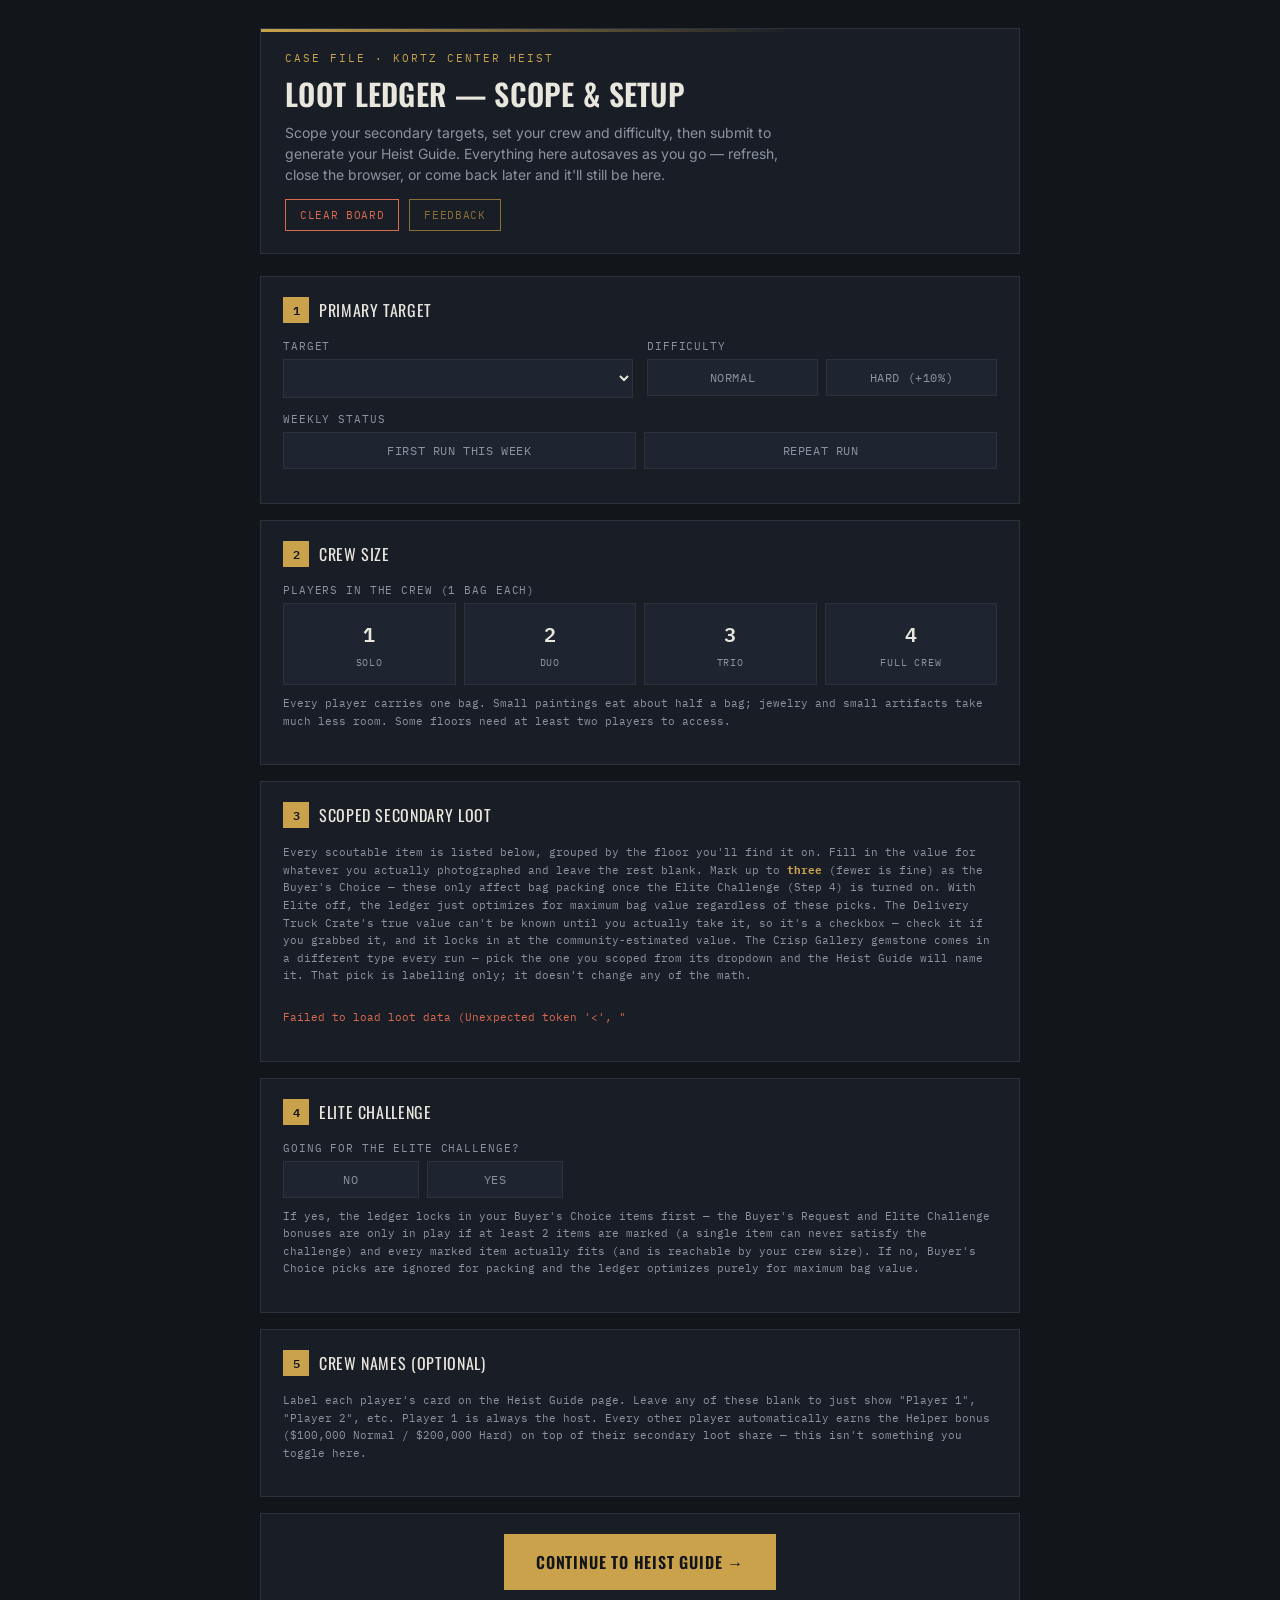
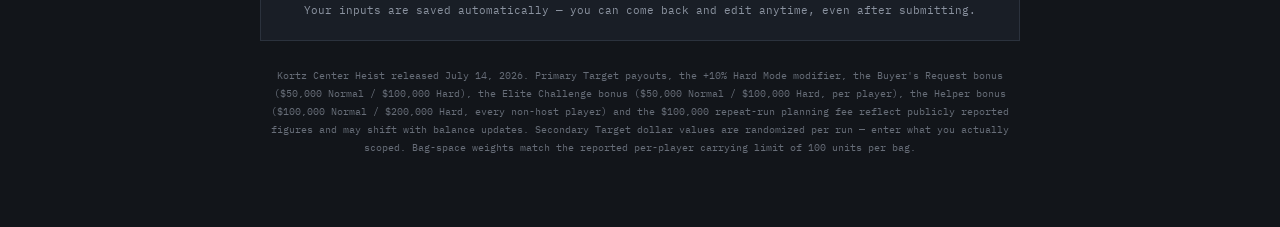
==== index.html @ 0671e111 "Add per-run gem type picker for the Crisp Gallery gemstone The gemstone (2-H) spawns as a different " ====
<!DOCTYPE html>
<html lang="en">
<head>
<meta charset="UTF-8">
<meta name="viewport" content="width=device-width, initial-scale=1.0">
<title>Kortz Center — Loot Ledger — Scope &amp; Setup</title>
<link rel="stylesheet" href="css/kch-styles.css">
</head>
<body>
<div class="wrap">

  <div class="header">
    <p class="eyebrow">Case File · Kortz Center Heist</p>
    <h1>Loot Ledger — Scope &amp; Setup</h1>
    <p class="sub">Scope your secondary targets, set your crew and difficulty, then submit to generate your Heist Guide. Everything here autosaves as you go — refresh, close the browser, or come back later and it'll still be here.</p>
    <div class="header-actions">
      <button type="button" id="clearBtn" class="clear-btn">Clear Board</button>
      <button type="button" id="feedbackBtn" class="feedback-btn">Feedback</button>
    </div>
  </div>

  <!-- STEP 1: Primary target -->
  <div class="step">
    <span class="step-num">1</span><span class="step-title">Primary Target</span>
    <div class="step-body">
      <div class="row2">
        <div>
          <label class="field-label">Target</label>
          <select id="primaryTarget"></select>
        </div>
        <div>
          <label class="field-label">Difficulty</label>
          <div class="toggle-group" id="difficultyToggle">
            <div class="toggle-btn" data-val="normal">Normal</div>
            <div class="toggle-btn" data-val="hard">Hard (+10%)</div>
          </div>
        </div>
      </div>
      <div style="margin-top:14px;">
        <label class="field-label">Weekly status</label>
        <div class="toggle-group" id="weeklyToggle">
          <div class="toggle-btn" data-val="first">First run this week</div>
          <div class="toggle-btn" data-val="repeat">Repeat run</div>
        </div>
      </div>
      <p class="hint" id="primaryHint"></p>
    </div>
  </div>

  <!-- STEP 2: Crew -->
  <div class="step">
    <span class="step-num">2</span><span class="step-title">Crew Size</span>
    <div class="step-body">
      <label class="field-label">Players in the crew (1 bag each)</label>
      <div class="crew-select" id="crewSelect">
        <div class="crew-opt" data-val="1"><span class="n">1</span><span class="lbl">Solo</span></div>
        <div class="crew-opt" data-val="2"><span class="n">2</span><span class="lbl">Duo</span></div>
        <div class="crew-opt" data-val="3"><span class="n">3</span><span class="lbl">Trio</span></div>
        <div class="crew-opt" data-val="4"><span class="n">4</span><span class="lbl">Full crew</span></div>
      </div>
      <p class="hint" id="crewHint">Every player carries one bag. Small paintings eat about half a bag; jewelry and small artifacts take much less room. Some floors need at least two players to access.</p>
    </div>
  </div>

  <!-- STEP 3: Secondary loot -->
  <div class="step">
    <span class="step-num">3</span><span class="step-title">Scoped Secondary Loot</span>
    <div class="step-body">
      <p class="hint">Every scoutable item is listed below, grouped by the floor you'll find it on. Fill in the value for whatever you actually photographed and leave the rest blank. Mark up to <b>three</b> (fewer is fine) as the Buyer's Choice — these only affect bag packing once the Elite Challenge (Step 4) is turned on. With Elite off, the ledger just optimizes for maximum bag value regardless of these picks. The Delivery Truck Crate's true value can't be known until you actually take it, so it's a checkbox — check it if you grabbed it, and it locks in at the community-estimated value. The Crisp Gallery gemstone comes in a different type every run — pick the one you scoped from its dropdown and the Heist Guide will name it. That pick is labelling only; it doesn't change any of the math.</p>
      <div class="loot-list" id="lootList"></div>
    </div>
  </div>

  <!-- STEP 4: Elite challenge -->
  <div class="step">
    <span class="step-num">4</span><span class="step-title">Elite Challenge</span>
    <div class="step-body">
      <label class="field-label">Going for the Elite Challenge?</label>
      <div class="toggle-group" id="eliteToggle" style="max-width:280px;">
        <div class="toggle-btn" data-val="no">No</div>
        <div class="toggle-btn" data-val="yes">Yes</div>
      </div>
      <p class="hint">If yes, the ledger locks in your Buyer's Choice items first — the Buyer's Request and Elite Challenge bonuses are only in play if at least 2 items are marked (a single item can never satisfy the challenge) and every marked item actually fits (and is reachable by your crew size). If no, Buyer's Choice picks are ignored for packing and the ledger optimizes purely for maximum bag value.</p>
    </div>
  </div>

  <!-- STEP 5: Crew names -->
  <div class="step">
    <span class="step-num">5</span><span class="step-title">Crew Names (Optional)</span>
    <div class="step-body">
      <p class="hint">Label each player's card on the Heist Guide page. Leave any of these blank to just show "Player 1", "Player 2", etc. Player 1 is always the host. Every other player automatically earns the Helper bonus ($100,000 Normal / $200,000 Hard) on top of their secondary loot share — this isn't something you toggle here.</p>
      <div class="row2" id="playerNamesList"></div>
    </div>
  </div>

  <!-- SUBMIT -->
  <div class="step" style="text-align:center;">
    <button type="button" id="submitBtn" class="submit-btn">Continue to Heist Guide →</button>
    <p class="hint" style="margin-top:12px; margin-bottom:0;">Your inputs are saved automatically — you can come back and edit anytime, even after submitting.</p>
  </div>

  <p class="footnote">Kortz Center Heist released July 14, 2026. Primary Target payouts, the +10% Hard Mode modifier, the Buyer's Request bonus ($50,000 Normal / $100,000 Hard), the Elite Challenge bonus ($50,000 Normal / $100,000 Hard, per player), the Helper bonus ($100,000 Normal / $200,000 Hard, every non-host player) and the $100,000 repeat-run planning fee reflect publicly reported figures and may shift with balance updates. Secondary Target dollar values are randomized per run — enter what you actually scoped. Bag-space weights match the reported per-player carrying limit of 100 units per bag.</p>

</div>

<dialog id="clearDialog" class="confirm-dialog">
  <p class="confirm-title">Clear the board?</p>
  <p class="confirm-body">This erases your primary target, difficulty, crew size, every scoped loot value and Buyer's Choice pick, player names, and the security combo saved on the Heist Guide page. This can't be undone.</p>
  <div class="confirm-actions">
    <button type="button" id="clearCancelBtn" class="btn-ghost">Cancel</button>
    <button type="button" id="clearConfirmBtn" class="btn-danger">Yes, clear everything</button>
  </div>
</dialog>

<dialog id="feedbackDialog" class="confirm-dialog feedback-dialog">
  <div class="feedback-dialog-head">
    <p class="confirm-title" style="margin:0;">Report a Bug / Send Feedback</p>
    <button type="button" id="feedbackCloseBtn" class="btn-ghost">Close</button>
  </div>
  <iframe id="feedbackFrame" title="Feedback form" loading="lazy"></iframe>
</dialog>

<script type="module">
import {
  defaultPage1State, defaultPage2State,
  serializeState, deserializeState, mergeLootByItemId,
  STORAGE_KEY
} from './js/kch-model.js';

// ---------- DATA (loaded at runtime from data/*.json) ----------
let PRIMARY_TARGETS = [];
let LOOT_CATALOG = [];

const FEEDBACK_FORM_URL = 'https://docs.google.com/forms/d/e/1FAIpQLSde7tKREst9V7fat-8c6yTpRWZkq6k4nNLVK07hNc4wJviivg/viewform?embedded=true';

// ---------- STATE ----------
let state = null;    // page1 fields + loot, hydrated from localStorage (or defaults)
let page2State = null; // { securityCombo } — carried through unchanged from whatever's saved

// ---------- PERSISTENCE ----------
function loadPersisted(){
  const defaults1 = defaultPage1State(LOOT_CATALOG);
  const defaults2 = defaultPage2State();
  const raw = localStorage.getItem(STORAGE_KEY);
  const { page1, page2 } = deserializeState(raw, defaults1, defaults2);
  state = { ...page1, loot: mergeLootByItemId(LOOT_CATALOG, page1.loot) };
  page2State = page2;
}
function saveState(){
  localStorage.setItem(STORAGE_KEY, JSON.stringify(serializeState(state, page2State)));
}

function buyersChoiceCount(){ return state.loot.filter(l => l.buyersChoice).length; }

// ---------- RENDER: static selects/toggles ----------
function initSelects(){
  const primSel = document.getElementById('primaryTarget');
  PRIMARY_TARGETS.forEach(p => {
    const opt = document.createElement('option');
    opt.value = p.id; opt.textContent = p.name;
    primSel.appendChild(opt);
  });
  primSel.value = state.primaryId;
  primSel.addEventListener('change', e => { state.primaryId = e.target.value; renderAll(); });

  document.querySelectorAll('#difficultyToggle .toggle-btn').forEach(btn=>{
    btn.addEventListener('click', ()=>{
      state.difficulty = btn.dataset.val;
      syncToggleGroup('difficultyToggle', state.difficulty);
      renderAll();
    });
  });
  document.querySelectorAll('#weeklyToggle .toggle-btn').forEach(btn=>{
    btn.addEventListener('click', ()=>{
      state.weekly = btn.dataset.val;
      syncToggleGroup('weeklyToggle', state.weekly);
      renderAll();
    });
  });
  document.querySelectorAll('#eliteToggle .toggle-btn').forEach(btn=>{
    btn.addEventListener('click', ()=>{
      state.elite = btn.dataset.val;
      syncToggleGroup('eliteToggle', state.elite);
      renderAll();
    });
  });
  document.querySelectorAll('.crew-opt').forEach(btn=>{
    btn.addEventListener('click', ()=>{
      state.players = parseInt(btn.dataset.val, 10);
      syncCrewSelect();
      renderAll();
    });
  });

  syncToggleGroup('difficultyToggle', state.difficulty);
  syncToggleGroup('weeklyToggle', state.weekly);
  syncToggleGroup('eliteToggle', state.elite);
  syncCrewSelect();

  document.getElementById('submitBtn').addEventListener('click', () => {
    saveState();
    window.location.href = 'guide.html';
  });
}

// ---------- Clear board (confirm dialog, wholesale reset of page1+page2 state) ----------
function initClearControls(){
  const dialog = document.getElementById('clearDialog');
  document.getElementById('clearBtn').addEventListener('click', () => dialog.showModal());
  document.getElementById('clearCancelBtn').addEventListener('click', () => dialog.close());
  document.getElementById('clearConfirmBtn').addEventListener('click', () => {
    clearAll();
    dialog.close();
  });
  // Click on the backdrop (outside the dialog's own content box) cancels, same as Escape.
  dialog.addEventListener('click', e => { if (e.target === dialog) dialog.close(); });
}

function clearAll(){
  state = defaultPage1State(LOOT_CATALOG);
  page2State = defaultPage2State();
  document.getElementById('primaryTarget').value = state.primaryId;
  syncToggleGroup('difficultyToggle', state.difficulty);
  syncToggleGroup('weeklyToggle', state.weekly);
  syncToggleGroup('eliteToggle', state.elite);
  syncCrewSelect();
  renderAll();
}

// ---------- Feedback (embedded Google Form, loaded lazily on first open) ----------
function initFeedbackControls(){
  const dialog = document.getElementById('feedbackDialog');
  const frame = document.getElementById('feedbackFrame');
  document.getElementById('feedbackBtn').addEventListener('click', () => {
    if (!frame.src) frame.src = FEEDBACK_FORM_URL;
    dialog.showModal();
  });
  document.getElementById('feedbackCloseBtn').addEventListener('click', () => dialog.close());
  dialog.addEventListener('click', e => { if (e.target === dialog) dialog.close(); });
}

function syncToggleGroup(groupId, activeVal){
  document.querySelectorAll(`#${groupId} .toggle-btn`).forEach(b=>{
    b.classList.toggle('active', b.dataset.val === activeVal);
  });
}
function syncCrewSelect(){
  document.querySelectorAll('.crew-opt').forEach(b=>{
    b.classList.toggle('active', parseInt(b.dataset.val,10) === state.players);
  });
}

function renderCrewHint(){
  const twoPlayerFloors = [...new Set(LOOT_CATALOG.filter(i => i.minPlayers > 1).map(i => i.floor))];
  const floorText = twoPlayerFloors.length ? twoPlayerFloors.join(', ') : 'Certain rooms';
  document.getElementById('crewHint').innerHTML =
    `Every player carries one bag. Small paintings eat about half a bag; jewelry and small artifacts take much less room. <b>${floorText}</b> floor items need at least two players to access.`;
}

// ---------- RENDER: loot rows ----------
function renderLootList(){
  const container = document.getElementById('lootList');
  container.innerHTML = '';
  const bcCount = buyersChoiceCount();
  const floors = [...new Set(LOOT_CATALOG.map(i => i.floor))];

  floors.forEach(floor => {
    const floorItems = LOOT_CATALOG.filter(c => c.floor === floor);
    const floorMinPlayers = Math.max(...floorItems.map(i => i.minPlayers));

    const group = document.createElement('div');
    group.className = 'loot-floor-group';
    const heading = document.createElement('p');
    heading.className = 'loot-floor-heading';
    heading.textContent = floor;
    group.appendChild(heading);

    if (floorMinPlayers > state.players){
      const note = document.createElement('p');
      note.className = 'floor-note';
      note.textContent = `Needs ${floorMinPlayers}+ players to access — entries and Buyer's Choice picks here won't count until your crew meets that.`;
      group.appendChild(note);
    }

    const itemsWrap = document.createElement('div');
    itemsWrap.className = 'loot-items';

    floorItems.forEach((cat, idx) => {
      const item = state.loot.find(l => l.itemId === cat.itemId);
      const maxedOut = bcCount >= 3 && !item.buyersChoice;
      const bcId = `bc-${cat.itemId}`;

      // Whole-row click target: the row itself is a <label for="bc-{id}">
      // wrapping a real, visually-hidden checkbox — native label/checkbox
      // semantics give click-anywhere-on-row, keyboard operability, and
      // correct screen-reader behavior for free. Nested interactive
      // controls (the value input, and for BAY, its own checkbox) are
      // still independently clickable — the browser only forwards a
      // label click to the labeled control when the click lands on plain
      // (non-control) row content, never when it lands directly on a
      // nested form control.
      const row = document.createElement('label');
      row.className = 'loot-item';
      row.htmlFor = bcId;
      if (idx % 2 === 1) row.classList.add('chk-b');
      if (item.buyersChoice) row.classList.add('bc-active');
      if (maxedOut) row.classList.add('bc-locked');

      // name
      const nameEl = document.createElement('div');
      nameEl.className = 'loot-name';
      nameEl.append(cat.name + ' ');
      if (cat.description){
        const descEl = document.createElement('span');
        descEl.className = 'item-desc';
        descEl.textContent = `— ${cat.description}`;
        nameEl.appendChild(descEl);
      }
      if (cat.scopeNote){
        const scopeNoteEl = document.createElement('span');
        scopeNoteEl.className = 'item-scope-note';
        scopeNoteEl.textContent = cat.scopeNote;
        nameEl.appendChild(scopeNoteEl);
      }
      row.appendChild(nameEl);

      // hidden Buyer's Choice checkbox — must sit immediately before the
      // value input in DOM order so "click row, then Tab once" lands on
      // the value input (tab order follows DOM order, not visual position).
      const bcCheck = document.createElement('input');
      bcCheck.type = 'checkbox';
      bcCheck.id = bcId;
      bcCheck.className = 'bc-hidden';
      bcCheck.checked = item.buyersChoice;
      bcCheck.disabled = maxedOut;
      bcCheck.setAttribute('aria-label', `Buyer's Choice: ${cat.name}`);
      bcCheck.addEventListener('change', e => { item.buyersChoice = e.target.checked; renderAll(); });
      row.appendChild(bcCheck);

      // controls (value input, or for BAY, its own fixed-value checkbox,
      // plus an optional variant dropdown — all independent click targets
      // carved out of the row's BC-label hit area, one uniform rule across
      // all 33 rows)
      const controls = document.createElement('div');
      controls.className = 'item-controls';

      if (cat.valueType === 'checkbox'){
        // Fixed-value checkbox item (e.g. BAY / Delivery Truck Crate):
        // checked -> value locked to cat.fixedValue; unchecked -> excluded entirely.
        const wrap = document.createElement('label');
        wrap.className = 'bay-check-wrap';
        const chk = document.createElement('input');
        chk.type = 'checkbox';
        chk.checked = item.value === cat.fixedValue;
        chk.addEventListener('change', e => {
          item.value = e.target.checked ? cat.fixedValue : '';
          renderAll(false);
        });
        wrap.appendChild(chk);
        const txt = document.createElement('span');
        // Deliberately never shows the dollar figure here (2026-08-03) —
        // fixedValue is a pessimistic planning assumption for the
        // optimizer, not a confirmed number the player should see/anchor
        // on during scope-out. "Scoped" (not "Taken") matches the rest of
        // the page's vocabulary for "recorded during scope-out" — this is
        // Page 1, before the heist runs, not a post-heist confirmation.
        txt.textContent = 'Scoped';
        wrap.appendChild(txt);
        controls.appendChild(wrap);
      } else {
        const valInput = document.createElement('input');
        valInput.type = 'number'; valInput.placeholder = 'Value $'; valInput.min = '0';
        valInput.value = item.value; valInput.dataset.f = 'val';
        valInput.addEventListener('input', e => { item.value = e.target.value === '' ? '' : Number(e.target.value); renderAll(false); });
        controls.appendChild(valInput);
      }

      // Optional cosmetic sub-type picker, driven entirely by the catalog's
      // `variants` array (only Gemstone has one today — the gem that spawns
      // in the Crisp Gallery varies per run). Purely descriptive: it never
      // touches value, weight, eligibility, or packing — it just rides
      // along in saved state so guide.html can name the gem. Deliberately
      // rendered AFTER the value input so the documented tab order above
      // (click row, Tab once -> value input) is unchanged.
      if (Array.isArray(cat.variants) && cat.variants.length){
        const variantSel = document.createElement('select');
        variantSel.className = 'variant-select';
        variantSel.setAttribute('aria-label', `${cat.variantLabel || 'Type'}: ${cat.name}`);
        const blank = document.createElement('option');
        blank.value = '';
        blank.textContent = cat.variantLabel || 'Type';
        variantSel.appendChild(blank);
        cat.variants.forEach(v => {
          const opt = document.createElement('option');
          opt.value = v; opt.textContent = v;
          variantSel.appendChild(opt);
        });
        variantSel.value = item.variant || '';
        variantSel.addEventListener('change', e => { item.variant = e.target.value; renderAll(false); });
        controls.appendChild(variantSel);
      }

      row.appendChild(controls);

      // visible "BC" badge — purely decorative state indicator; the
      // gold row highlight (bc-active, above) already carries the real
      // selected/unselected signal, driven off item.buyersChoice.
      const badge = document.createElement('span');
      badge.className = 'bc-badge';
      badge.textContent = 'BC';
      row.appendChild(badge);

      itemsWrap.appendChild(row);
    });

    group.appendChild(itemsWrap);
    container.appendChild(group);
  });
}

// ---------- RENDER: player names ----------
function renderPlayerNames(){
  const container = document.getElementById('playerNamesList');
  container.innerHTML = '';
  for (let i = 0; i < state.players; i++){
    const wrap = document.createElement('div');
    const label = document.createElement('label');
    label.className = 'field-label';
    label.textContent = i === 0 ? 'Player 1 (Host)' : `Player ${i + 1}`;
    const input = document.createElement('input');
    input.type = 'text';
    input.placeholder = `Player ${i + 1}`;
    input.value = state.playerNames[i] || '';
    input.addEventListener('input', e => { state.playerNames[i] = e.target.value; saveState(); });
    wrap.appendChild(label);
    wrap.appendChild(input);
    container.appendChild(wrap);
  }
}

// ---------- primary info (informational only — no dollar preview here) ----------
function renderPrimaryInfo(){
  const meta = PRIMARY_TARGETS.find(t => t.id === state.primaryId);
  document.getElementById('primaryHint').innerHTML = meta && meta.mandatory
    ? 'Mandatory story target — must be sold every run.'
    : 'Optional rotating painting — may be sold or displayed.';
}

function renderAll(fullLootRerender = true){
  if (fullLootRerender) renderLootList();
  renderPrimaryInfo();
  renderPlayerNames();
  saveState();
}

async function init(){
  try {
    const [primaryRes, lootRes] = await Promise.all([
      fetch('data/primary-targets.json'),
      fetch('data/secondary-loot.json')
    ]);
    const primaryData = await primaryRes.json();
    const lootData = await lootRes.json();

    PRIMARY_TARGETS = primaryData.targets.slice().sort((a, b) => a.name.localeCompare(b.name));
    LOOT_CATALOG = lootData.items;

    loadPersisted();

    renderCrewHint();
    initSelects();
    initClearControls();
    initFeedbackControls();
    renderAll();
  } catch (err) {
    document.getElementById('lootList').innerHTML =
      `<p class="hint" style="color:var(--warn);">Failed to load loot data (${err.message}). Serve this folder over HTTP (not file://) and reload.</p>`;
  }
}

init();
</script>
</body>
</html>
---- css/kch-styles.css ----
@import url('https://fonts.googleapis.com/css2?family=Oswald:wght@400;500;600;700&family=IBM+Plex+Mono:wght@400;500;600&family=Inter:wght@400;500;600&display=swap');

:root{
  --bg:#12151a;
  --panel:#191e26;
  --panel-2:#1f2530;
  --line:#2b323d;
  --gold:#c9a24b;
  --gold-dim:#8a7038;
  --teal:#49c8b8;
  --warn:#d9694f;
  --text:#e9e6dd;
  --muted:#8b93a0;
  --panel-3:#2e374a;
  --mono: 'IBM Plex Mono', monospace;
  --display: 'Oswald', sans-serif;
  --body: 'Inter', sans-serif;
  /* Player palette (2026-08-02): P2/P4 were both blue-family (teal/sky-blue)
     and collapsed into each other under blue-shifting night-mode display
     filters. Replaced with green/berry-pink — no two slots share a blue-
     dominant hue now. Re-validated as a set (not eyeballed) via the dataviz
     skill's OKLab CVD simulator: all 4 pass lightness band, chroma floor,
     protan/deutan/tritan separation, and normal-vision floor, all-pairs (not
     just adjacent), against both --bg and --panel as the surface. P1 is a
     hair darker than --gold specifically to clear the OKLCH lightness band
     that check requires — --gold itself (buttons, headers, etc.) is
     untouched. P3 (purple) was already fine and is unchanged. */
  --p1-color:#b8863a;
  --p2-color:#377c47;
  --p3-color:#9b7fd4;
  --p4-color:#c94587;
  /* Floor palette (2026-08-03): recomputed jointly against the player
     palette above, not just among themselves — cross-checking the two
     systems turned up P1<->First, P2<->Loading Bay, and P4<->Alarm Floor
     as near-duplicate colors (OKLab ΔE 3-5), and P3<->Vault as a pair
     that looks fine to normal vision but collapses under simulated
     red-green colorblindness. Both systems render together in the same
     player card on guide.html (card border = player, item border =
     floor), so cross-system separation matters as much as within-system.
     Floors get a slightly wider lightness band (~0.46-0.70) than the
     players' 0.48-0.67 — floors are a secondary, decorative accent (the
     floor name is always printed as text) rather than the primary
     identity channel player color is, so they can afford to sit a touch
     darker/lighter for separation room. Fitting 10 categorical colors
     into one dark-mode-safe band while preserving contrast, thematic hue
     families (red/gold/green/blue), and player-color compatibility all
     at once could not hit the ideal 8+/15+ OKLab ΔE separation on every
     pair — several pairs land in the 6-8 "floor" band instead, legal
     specifically because a text label (player name, floor heading) is
     always visible alongside the color, never color-alone
     identification. Second/Crisp Gallery remain deliberately close to
     EACH OTHER (same real floor, same map image, see below) at ΔE ~9.5. */
  --floor-alarm-floor:#d68196;
  --floor-first:#916000;
  --floor-loading-bay:#2ba76a;
  --floor-vault:#41afc3;
  --floor-second:#3569b4;
  --floor-crisp-gallery:#1f78f0;
}
*{box-sizing:border-box;}
html,body{margin:0;padding:0;}
body{
  background:
    linear-gradient(var(--bg), var(--bg)),
    repeating-linear-gradient(0deg, transparent, transparent 39px, rgba(201,162,75,0.03) 40px),
    repeating-linear-gradient(90deg, transparent, transparent 39px, rgba(201,162,75,0.03) 40px);
  color:var(--text);
  font-family:var(--body);
  min-height:100vh;
  padding:28px 16px 60px;
}
.wrap{max-width:760px;margin:0 auto;}

.header{
  border:1px solid var(--line);
  background:var(--panel);
  padding:22px 24px;
  margin-bottom:22px;
  position:relative;
  overflow:hidden;
}
.header::before{
  content:"";
  position:absolute; top:0; left:0; right:0; height:3px;
  background:linear-gradient(90deg, var(--gold), transparent 70%);
}
.eyebrow{
  font-family:var(--mono);
  font-size:11px;
  letter-spacing:.18em;
  color:var(--gold);
  text-transform:uppercase;
  margin:0 0 6px;
}
h1{
  font-family:var(--display);
  font-weight:600;
  font-size:30px;
  letter-spacing:.01em;
  margin:0 0 6px;
  text-transform:uppercase;
}
.sub{color:var(--muted); font-size:14px; margin:0; max-width:56ch; line-height:1.5;}

.step{
  border:1px solid var(--line);
  background:var(--panel);
  margin-bottom:16px;
  padding:20px 22px;
  position:relative;
}
.step-num{
  font-family:var(--mono);
  font-size:12px;
  color:var(--bg);
  background:var(--gold);
  width:26px;height:26px;
  display:inline-flex;align-items:center;justify-content:center;
  font-weight:600;
  margin-right:10px;
  vertical-align:middle;
}
.step-title{
  font-family:var(--display);
  font-size:16px;
  letter-spacing:.04em;
  text-transform:uppercase;
  vertical-align:middle;
  color:var(--text);
}
.step-body{margin-top:16px;}

label.field-label{
  display:block;
  font-family:var(--mono);
  font-size:11px;
  letter-spacing:.08em;
  color:var(--muted);
  text-transform:uppercase;
  margin-bottom:6px;
}
select, input[type="text"], input[type="number"]{
  width:100%;
  background:var(--panel-2);
  border:1px solid var(--line);
  color:var(--text);
  font-family:var(--body);
  font-size:14px;
  padding:9px 10px;
  outline:none;
}
select:focus, input:focus{border-color:var(--gold);}
.row2{display:grid; grid-template-columns:1fr 1fr; gap:14px;}
.row3{display:grid; grid-template-columns:1fr 1fr 1fr; gap:14px;}
@media (max-width:560px){ .row3{grid-template-columns:1fr;} .row2{grid-template-columns:1fr;} }

.toggle-group{display:flex; gap:8px; flex-wrap:wrap;}
.toggle-btn{
  flex:1;
  min-width:90px;
  background:var(--panel-2);
  border:1px solid var(--line);
  color:var(--muted);
  font-family:var(--mono);
  font-size:12px;
  letter-spacing:.05em;
  text-transform:uppercase;
  padding:10px 8px;
  cursor:pointer;
  text-align:center;
  transition:all .12s ease;
}
.toggle-btn:hover{border-color:var(--gold-dim);}
.toggle-btn.active{
  background:var(--gold);
  border-color:var(--gold);
  color:var(--bg);
  font-weight:600;
}

.crew-select{display:flex; gap:8px;}
.crew-opt{
  flex:1;
  border:1px solid var(--line);
  background:var(--panel-2);
  padding:14px 4px;
  text-align:center;
  cursor:pointer;
  font-family:var(--mono);
}
.crew-opt .n{font-size:20px; font-weight:600; color:var(--text); display:block;}
.crew-opt .lbl{font-size:10px; color:var(--muted); letter-spacing:.08em; text-transform:uppercase;}
.crew-opt.active{border-color:var(--teal); background:rgba(73,200,184,0.1);}
.crew-opt.active .n{color:var(--teal);}

.bag-gauges{display:flex; gap:6px; margin-top:14px;}
.bag{
  flex:1;
  height:34px;
  border:1px solid var(--line);
  background:var(--panel-2);
  position:relative;
  overflow:hidden;
}
.bag .fill{
  position:absolute; left:0; top:0; bottom:0;
  background:var(--teal);
  width:0%;
  transition:width .2s ease, background .2s ease;
}
.bag .fill.over{background:var(--warn);}
.bag .tag{
  position:relative; z-index:1;
  font-family:var(--mono); font-size:10px; color:var(--muted);
  display:flex; align-items:center; justify-content:center; height:100%;
}

.loot-list{display:flex; flex-direction:column; gap:12px;}
.loot-floor-heading{
  font-family:var(--mono); font-size:11px; color:var(--muted);
  text-transform:uppercase; letter-spacing:.08em; margin:0 0 5px;
}
.floor-note{
  font-family:var(--mono); font-size:10.5px; color:var(--gold);
  margin:0 0 6px; line-height:1.5;
}
.loot-floor-group{
  display:flex; flex-direction:column;
  border:1px solid var(--line);
  background:var(--panel);
  padding:10px 12px 12px;
}
.loot-items{display:flex; flex-direction:column; gap:5px;}
.loot-item{
  border:1px solid var(--line);
  background:var(--panel-2);
  padding:6px 9px;
  display:flex; flex-direction:row; align-items:center; gap:7px;
  cursor:pointer;
}
.loot-item.chk-b{background:var(--panel-3);}
.loot-item.bc-active{background:rgba(201,162,75,0.16); border-color:var(--gold-dim);}
.loot-item.bc-active .loot-name{color:var(--gold);}
.loot-item.bc-locked{opacity:.55; cursor:not-allowed;}
.loot-name{flex:1; min-width:0; font-size:12.5px; line-height:1.3; color:var(--text);}
.item-desc{color:var(--muted); font-family:var(--mono); font-size:11px;}
/* Per-run variant pick (the Gemstone's type today) — same slot as
   .item-desc on guide.html, but in --text rather than --muted: it's a
   detail the player actually scoped this run, not catalog boilerplate. */
.item-variant{color:var(--text); font-family:var(--mono); font-size:11px;}
.item-scope-note{display:block; color:var(--warn); font-family:var(--mono); font-size:10.5px; margin-top:2px; line-height:1.4;}
.item-controls{display:flex; align-items:center; gap:6px; flex:0 0 auto; cursor:auto;}
.item-controls input[type="number"]{
  flex:0 0 auto; width:88px;
  font-size:11.5px;
  padding:5px 6px;
  cursor:text;
  -moz-appearance:textfield;
}
.item-controls .variant-select{
  flex:0 0 auto; width:auto; max-width:130px;
  font-family:var(--mono);
  font-size:11.5px;
  padding:5px 6px;
  cursor:pointer;
}
.item-controls input[type="number"]::-webkit-outer-spin-button,
.item-controls input[type="number"]::-webkit-inner-spin-button{
  -webkit-appearance:none;
  margin:0;
}

/* Visually-hidden Buyer's Choice checkbox — the whole .loot-item row is
   its <label>. Uses the standard clip technique, NOT display:none, so it
   stays in the tab order and screen-reader-operable. */
.bc-hidden{
  position:absolute;
  clip:rect(0,0,0,0);
  width:1px; height:1px;
  overflow:hidden;
  white-space:nowrap;
}

.bc-badge{
  flex:0 0 auto;
  font-family:var(--mono); font-size:10px; color:var(--muted);
  border:1px solid var(--line);
  padding:3px 7px;
  letter-spacing:.06em;
  cursor:pointer;
}
.loot-item.bc-active .bc-badge{color:var(--gold); border-color:var(--gold-dim);}
.loot-item.bc-locked .bc-badge{cursor:not-allowed;}

.bay-check-wrap{display:flex; align-items:center; gap:6px; font-family:var(--mono); font-size:11px; color:var(--teal); white-space:nowrap; cursor:auto;}
.bay-check-wrap input{width:auto; cursor:pointer;}

.hint{font-family:var(--mono); font-size:11px; color:var(--muted); margin:10px 0 14px; line-height:1.6;}
.hint b{color:var(--gold);}

.submit-btn{
  display:inline-block;
  background:var(--gold);
  color:var(--bg);
  border:none;
  font-family:var(--display);
  font-size:16px;
  letter-spacing:.05em;
  text-transform:uppercase;
  font-weight:600;
  padding:16px 32px;
  cursor:pointer;
  transition:background .12s ease;
}
.submit-btn:hover{background:#dcb662;}

.header-actions{margin-top:14px; display:flex; gap:10px; flex-wrap:wrap;}
.clear-btn{
  background:transparent;
  border:1px solid var(--warn);
  color:var(--warn);
  font-family:var(--mono);
  font-size:11px;
  letter-spacing:.06em;
  text-transform:uppercase;
  padding:8px 14px;
  cursor:pointer;
  transition:background .12s ease;
}
.clear-btn:hover{background:rgba(217,105,79,0.12);}
.feedback-btn{
  background:transparent;
  border:1px solid var(--gold-dim);
  color:var(--gold-dim);
  font-family:var(--mono);
  font-size:11px;
  letter-spacing:.06em;
  text-transform:uppercase;
  padding:8px 14px;
  cursor:pointer;
  transition:background .12s ease, color .12s ease;
}
.feedback-btn:hover{background:rgba(201,162,75,0.12); color:var(--gold);}

dialog.confirm-dialog{
  border:1px solid var(--line);
  background:var(--panel);
  color:var(--text);
  max-width:420px;
  width:calc(100% - 40px);
  padding:24px;
  font-family:var(--body);
}
dialog.confirm-dialog::backdrop{background:rgba(0,0,0,0.6);}
.confirm-title{
  font-family:var(--display);
  font-size:18px;
  text-transform:uppercase;
  letter-spacing:.02em;
  margin:0 0 10px;
  color:var(--warn);
}
.confirm-body{
  font-size:13.5px;
  color:var(--muted);
  line-height:1.6;
  margin:0 0 20px;
}
.confirm-actions{display:flex; gap:10px; justify-content:flex-end;}

dialog.feedback-dialog[open]{
  display:flex;
  flex-direction:column;
}
dialog.feedback-dialog{
  max-width:640px;
  height:min(720px, calc(100vh - 60px));
}
.feedback-dialog-head{
  display:flex;
  align-items:center;
  justify-content:space-between;
  margin-bottom:14px;
  flex-shrink:0;
}
#feedbackFrame{
  flex:1;
  width:100%;
  border:1px solid var(--line);
  background:#fff;
}
.btn-ghost{
  background:var(--panel-2);
  border:1px solid var(--line);
  color:var(--text);
  font-family:var(--mono);
  font-size:12px;
  text-transform:uppercase;
  padding:10px 16px;
  cursor:pointer;
}
.btn-ghost:hover{border-color:var(--gold-dim);}
.btn-danger{
  background:var(--warn);
  border:1px solid var(--warn);
  color:var(--bg);
  font-family:var(--mono);
  font-weight:600;
  font-size:12px;
  text-transform:uppercase;
  padding:10px 16px;
  cursor:pointer;
}
.btn-danger:hover{background:#c95a41;}

/* Results */
.results{
  border:1px solid var(--gold-dim);
  background:var(--panel);
  padding:0;
  margin-top:20px;
}
.results-head{
  background:var(--panel-2);
  padding:14px 22px;
  border-bottom:1px solid var(--line);
  display:flex; justify-content:space-between; align-items:center;
}
.results-head .t{font-family:var(--display); text-transform:uppercase; letter-spacing:.05em; font-size:15px;}
.results-head .stamp{
  font-family:var(--mono); font-size:10px; color:var(--teal); border:1px solid var(--teal);
  padding:3px 8px; letter-spacing:.08em; text-transform:uppercase;
}
.results-head .stamp.warn{color:var(--warn); border-color:var(--warn);}
.ledger{padding:18px 22px;}
.ledger-row{
  display:flex; justify-content:space-between; align-items:baseline;
  padding:8px 0; border-bottom:1px solid var(--line);
  font-family:var(--mono); font-size:13px;
}
.ledger-row .k{color:var(--muted);}
.ledger-row .v{color:var(--text); font-weight:500;}
.ledger-row .v.neg{color:var(--warn);}
.ledger-row.total{
  border-bottom:none; border-top:1px solid var(--gold-dim);
  margin-top:6px; padding-top:14px;
}
.ledger-row.total .k{color:var(--gold); font-size:14px; letter-spacing:.05em; text-transform:uppercase; font-family:var(--display);}
.ledger-row.total .v{color:var(--gold); font-size:22px; font-weight:600; font-family:var(--display);}

.bag-manifest{padding:0 22px 20px;}
.manifest-title{font-family:var(--mono); font-size:11px; color:var(--muted); text-transform:uppercase; letter-spacing:.08em; margin:4px 0 10px;}
.manifest-item{
  display:flex; justify-content:space-between; font-size:13px; padding:6px 0 6px 8px;
  border-bottom:1px solid var(--line);
  border-left:3px solid transparent;
}
.manifest-item .name{color:var(--text);}
.manifest-item .name .flag{color:var(--gold); font-family:var(--mono); font-size:10px; margin-left:6px;}
.manifest-item .val{font-family:var(--mono); color:var(--teal);}
.manifest-empty{color:var(--muted); font-size:12px; font-style:italic; padding:6px 0;}

/* Floor color-coding (guide.html only) — a subtle per-item accent, distinct
   from and secondary to the player-level card coloring above. Deliberately
   a thin left border, not a full row background, so the two color systems
   (player = card border/header/dot, floor = item-row accent) don't compete. */
.manifest-item[data-floor="vault"]{border-left-color:var(--floor-vault);}
.manifest-item[data-floor="loading-bay"]{border-left-color:var(--floor-loading-bay);}
.manifest-item[data-floor="alarm-floor"]{border-left-color:var(--floor-alarm-floor);}
.manifest-item[data-floor="first"]{border-left-color:var(--floor-first);}
.manifest-item[data-floor="second"]{border-left-color:var(--floor-second);}
.manifest-item[data-floor="crisp-gallery"]{border-left-color:var(--floor-crisp-gallery);}

.player-card{
  border:1px solid var(--line);
  border-left:4px solid var(--line);
  background:var(--panel);
  padding:14px 16px;
  margin-bottom:12px;
}
.player-card:last-child{margin-bottom:0;}
.player-card.p-color-0{border-left-color:var(--p1-color);}
.player-card.p-color-1{border-left-color:var(--p2-color);}
.player-card.p-color-2{border-left-color:var(--p3-color);}
.player-card.p-color-3{border-left-color:var(--p4-color);}
.player-card-head{
  font-family:var(--mono); font-size:12px;
  text-transform:uppercase; letter-spacing:.06em; margin:0 0 8px;
  display:flex; align-items:center; gap:7px;
}
.player-card-head .dot{width:9px; height:9px; border-radius:50%; display:inline-block; flex:0 0 auto;}
.player-card.p-color-0 .player-card-head{color:var(--p1-color);}
.player-card.p-color-1 .player-card-head{color:var(--p2-color);}
.player-card.p-color-2 .player-card-head{color:var(--p3-color);}
.player-card.p-color-3 .player-card-head{color:var(--p4-color);}
.player-card.p-color-0 .dot{background:var(--p1-color);}
.player-card.p-color-1 .dot{background:var(--p2-color);}
.player-card.p-color-2 .dot{background:var(--p3-color);}
.player-card.p-color-3 .dot{background:var(--p4-color);}
.player-card .loot-floor-heading{margin-top:8px;}
.player-card .loot-floor-heading:first-of-type{margin-top:0;}
.player-card .ledger-row{font-size:13px; padding:6px 0;}
.player-card .ledger-row.total{margin-top:6px; padding-top:10px;}
.player-card .ledger-row.total .v{font-size:18px;}
/* Career Progress sits directly below Payout in the same card — teal
   instead of gold so the two "total"-styled rows read as genuinely
   different figures, not a repeated/duplicated total. */
.player-card .ledger-row.total.career{border-top-color:var(--teal); margin-top:2px;}
.player-card .ledger-row.total.career .k{color:var(--teal);}
.player-card .ledger-row.total.career .v{color:var(--teal); font-size:16px;}

.warn-box{
  margin:0 22px 18px; padding:10px 12px;
  border:1px solid var(--warn); background:rgba(217,105,79,0.08);
  font-family:var(--mono); font-size:12px; color:var(--warn); line-height:1.6;
}

.combo-row{display:flex; gap:8px;}
.combo-row input{flex:1;}
.lock-btn{
  flex:0 0 auto;
  white-space:nowrap;
  background:var(--panel-2);
  border:1px solid var(--line);
  color:var(--muted);
  font-family:var(--mono);
  font-size:11px;
  letter-spacing:.05em;
  text-transform:uppercase;
  padding:0 16px;
  cursor:pointer;
  transition:all .12s ease;
}
.lock-btn:hover{border-color:var(--gold-dim); color:var(--gold);}
.lock-btn.locked{color:var(--teal); border-color:var(--teal);}

.back-link{
  display:inline-block;
  font-family:var(--mono);
  font-size:12px;
  letter-spacing:.05em;
  text-transform:uppercase;
  color:var(--muted);
  text-decoration:none;
  border:1px solid var(--line);
  padding:10px 18px;
}
.back-link:hover{border-color:var(--gold-dim); color:var(--gold);}

.footnote{
  font-family:var(--mono); font-size:10px; color:var(--muted); text-align:center;
  margin-top:26px; line-height:1.8; opacity:.7;
}

@media print{
  .no-print{display:none !important;}
  body{padding:0; background:#fff; color:#000;}
  .step, .results, .player-card, .header{border-color:#999; background:#fff; color:#000;}
  .ledger-row .k, .hint, .manifest-title, .loot-floor-heading{color:#333;}
}
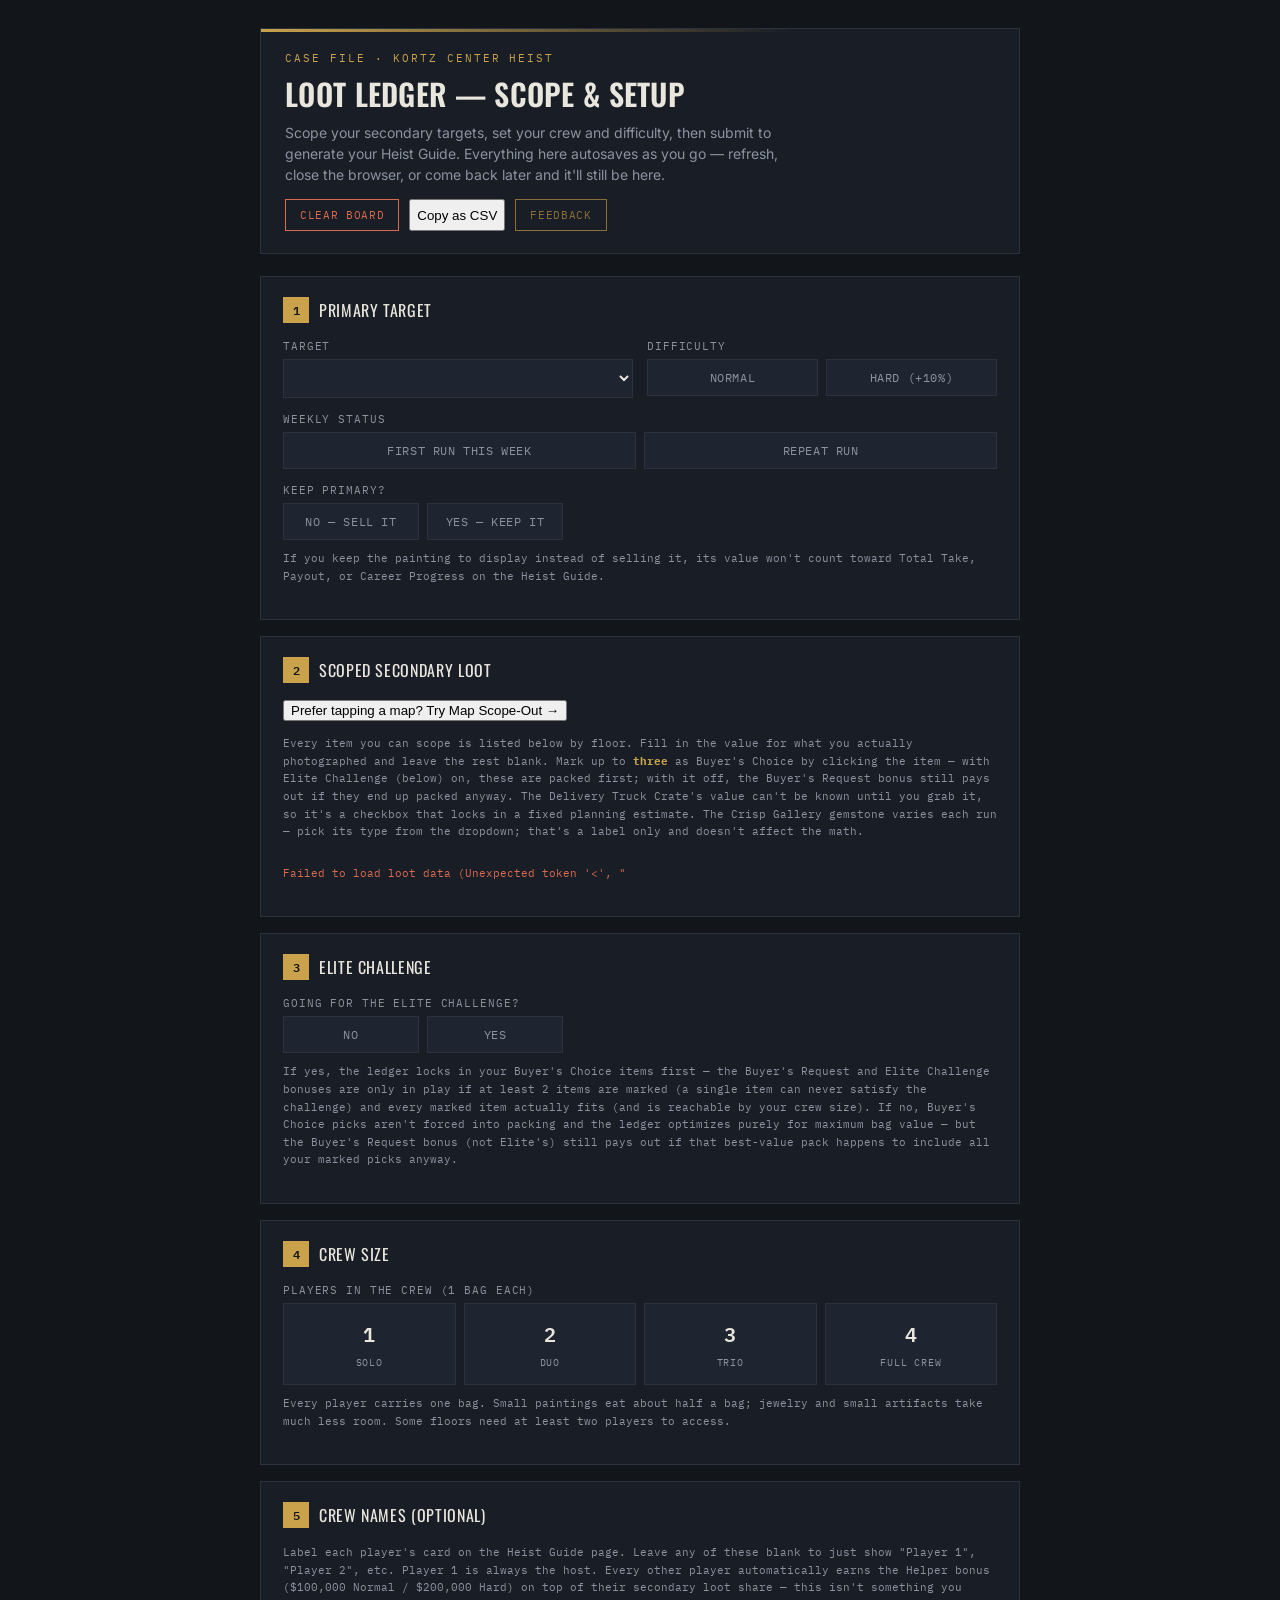
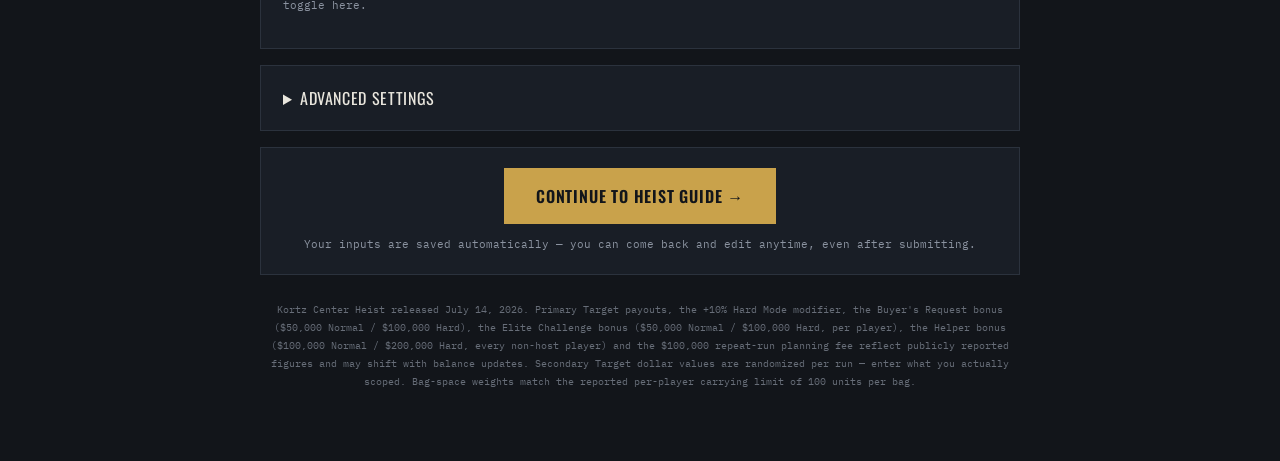
==== commit 04041600: "Sanitize loot value inputs to digits-only, fixing a real negative-value bug type="number" min="0" on" ====
--- a/index.html
+++ b/index.html
@@ -15,6 +15,7 @@
     <p class="sub">Scope your secondary targets, set your crew and difficulty, then submit to generate your Heist Guide. Everything here autosaves as you go — refresh, close the browser, or come back later and it'll still be here.</p>
     <div class="header-actions">
       <button type="button" id="clearBtn" class="clear-btn">Clear Board</button>
+      <button type="button" id="copyCsvBtn" class="copy-btn">Copy as CSV</button>
       <button type="button" id="feedbackBtn" class="feedback-btn">Feedback</button>
     </div>
   </div>
@@ -43,13 +44,50 @@
           <div class="toggle-btn" data-val="repeat">Repeat run</div>
         </div>
       </div>
+      <div style="margin-top:14px;">
+        <label class="field-label">Keep Primary?</label>
+        <div class="toggle-group" id="keepPrimaryToggle" style="max-width:280px;">
+          <div class="toggle-btn" data-val="no">No — sell it</div>
+          <div class="toggle-btn" data-val="yes">Yes — keep it</div>
+        </div>
+      </div>
+      <p class="hint">If you keep the painting to display instead of selling it, its value won't count toward Total Take, Payout, or Career Progress on the Heist Guide.</p>
       <p class="hint" id="primaryHint"></p>
     </div>
   </div>
 
-  <!-- STEP 2: Crew -->
+  <!-- STEP 2: Secondary loot -->
   <div class="step">
-    <span class="step-num">2</span><span class="step-title">Crew Size</span>
+    <span class="step-num">2</span><span class="step-title">Scoped Secondary Loot</span>
+    <div class="step-body">
+      <!-- MAP SCOPE-OUT gateway — a permanent alt-path to the same loot
+           entry, for players who'd rather tap a pin on the real floor art
+           than scroll this list. Never a replacement for the list below;
+           see CLAUDE.md's map-scope.html entry. -->
+      <div class="no-print" id="mapScopeGateway" style="margin:0 0 14px;">
+        <button type="button" id="mapScopeBtn" class="map-view-btn">Prefer tapping a map? Try Map Scope-Out →</button>
+      </div>
+      <p class="hint">Every item you can scope is listed below by floor. Fill in the value for what you actually photographed and leave the rest blank. Mark up to <b>three</b> as Buyer's Choice by clicking the item — with Elite Challenge (below) on, these are packed first; with it off, the Buyer's Request bonus still pays out if they end up packed anyway. The Delivery Truck Crate's value can't be known until you grab it, so it's a checkbox that locks in a fixed planning estimate. The Crisp Gallery gemstone varies each run — pick its type from the dropdown; that's a label only and doesn't affect the math.</p>
+      <div class="loot-list" id="lootList"></div>
+    </div>
+  </div>
+
+  <!-- STEP 3: Elite challenge -->
+  <div class="step">
+    <span class="step-num">3</span><span class="step-title">Elite Challenge</span>
+    <div class="step-body">
+      <label class="field-label">Going for the Elite Challenge?</label>
+      <div class="toggle-group" id="eliteToggle" style="max-width:280px;">
+        <div class="toggle-btn" data-val="no">No</div>
+        <div class="toggle-btn" data-val="yes">Yes</div>
+      </div>
+      <p class="hint">If yes, the ledger locks in your Buyer's Choice items first — the Buyer's Request and Elite Challenge bonuses are only in play if at least 2 items are marked (a single item can never satisfy the challenge) and every marked item actually fits (and is reachable by your crew size). If no, Buyer's Choice picks aren't forced into packing and the ledger optimizes purely for maximum bag value — but the Buyer's Request bonus (not Elite's) still pays out if that best-value pack happens to include all your marked picks anyway.</p>
+    </div>
+  </div>
+
+  <!-- STEP 4: Crew -->
+  <div class="step">
+    <span class="step-num">4</span><span class="step-title">Crew Size</span>
     <div class="step-body">
       <label class="field-label">Players in the crew (1 bag each)</label>
       <div class="crew-select" id="crewSelect">
@@ -62,28 +100,6 @@
     </div>
   </div>
 
-  <!-- STEP 3: Secondary loot -->
-  <div class="step">
-    <span class="step-num">3</span><span class="step-title">Scoped Secondary Loot</span>
-    <div class="step-body">
-      <p class="hint">Every scoutable item is listed below, grouped by the floor you'll find it on. Fill in the value for whatever you actually photographed and leave the rest blank. Mark up to <b>three</b> (fewer is fine) as the Buyer's Choice — these only affect bag packing once the Elite Challenge (Step 4) is turned on. With Elite off, the ledger just optimizes for maximum bag value regardless of these picks. The Delivery Truck Crate's true value can't be known until you actually take it, so it's a checkbox — check it if you grabbed it, and it locks in at the community-estimated value. The Crisp Gallery gemstone comes in a different type every run — pick the one you scoped from its dropdown and the Heist Guide will name it. That pick is labelling only; it doesn't change any of the math.</p>
-      <div class="loot-list" id="lootList"></div>
-    </div>
-  </div>
-
-  <!-- STEP 4: Elite challenge -->
-  <div class="step">
-    <span class="step-num">4</span><span class="step-title">Elite Challenge</span>
-    <div class="step-body">
-      <label class="field-label">Going for the Elite Challenge?</label>
-      <div class="toggle-group" id="eliteToggle" style="max-width:280px;">
-        <div class="toggle-btn" data-val="no">No</div>
-        <div class="toggle-btn" data-val="yes">Yes</div>
-      </div>
-      <p class="hint">If yes, the ledger locks in your Buyer's Choice items first — the Buyer's Request and Elite Challenge bonuses are only in play if at least 2 items are marked (a single item can never satisfy the challenge) and every marked item actually fits (and is reachable by your crew size). If no, Buyer's Choice picks are ignored for packing and the ledger optimizes purely for maximum bag value.</p>
-    </div>
-  </div>
-
   <!-- STEP 5: Crew names -->
   <div class="step">
     <span class="step-num">5</span><span class="step-title">Crew Names (Optional)</span>
@@ -93,6 +109,23 @@
     </div>
   </div>
 
+  <!-- ADVANCED SETTINGS -->
+  <details class="step advanced-settings">
+    <summary class="step-title">Advanced Settings</summary>
+    <div class="step-body">
+      <label class="adv-check-wrap">
+        <input type="checkbox" id="skipGlassCutterCheck">
+        Skip Glass Cutter prep
+      </label>
+      <p class="hint">Excludes items that need the Glass Cutter prep from the optimizer entirely, for a run where that prep wasn't actually done. Off by default — the optimizer otherwise assumes every prep is done, same as before this setting existed.</p>
+      <label class="adv-check-wrap">
+        <input type="checkbox" id="experimentalPackingCheck">
+        Experimental: time-optimized packing
+      </label>
+      <p class="hint">Tries to balance loot-time and floor travel between players (Alarm Floor/First/Second/Crisp Gallery only) instead of just maximizing bag value placement, on the Heist Guide's "Who Grabs What." Doesn't change which items get chosen or your total secondary value — only who carries what.</p>
+    </div>
+  </details>
+
   <!-- SUBMIT -->
   <div class="step" style="text-align:center;">
     <button type="button" id="submitBtn" class="submit-btn">Continue to Heist Guide →</button>
@@ -124,6 +157,7 @@
 import {
   defaultPage1State, defaultPage2State,
   serializeState, deserializeState, mergeLootByItemId,
+  buildScopeCsv,
   STORAGE_KEY
 } from './js/kch-model.js';
 
@@ -132,6 +166,13 @@
 let LOOT_CATALOG = [];
 
 const FEEDBACK_FORM_URL = 'https://docs.google.com/forms/d/e/1FAIpQLSde7tKREst9V7fat-8c6yTpRWZkq6k4nNLVK07hNc4wJviivg/viewform?embedded=true';
+
+// Kill switch for the Map Scope-Out gateway — same pattern as guide.html's
+// MAP_VIEW_ENABLED. Flip to true and redeploy once map-scope.html is ready
+// for general discovery; direct navigation to map-scope.html itself always
+// works regardless of this flag — it only gates the button here. Shipped
+// false: the page needs real-world debugging via direct URL first.
+const MAP_SCOPE_ENABLED = false;
 
 // ---------- STATE ----------
 let state = null;    // page1 fields + loot, hydrated from localStorage (or defaults)
@@ -177,6 +218,14 @@
       renderAll();
     });
   });
+  document.querySelectorAll('#keepPrimaryToggle .toggle-btn').forEach(btn=>{
+    btn.addEventListener('click', ()=>{
+      if (btn.classList.contains('disabled')) return; // mandatory story target must be sold — see renderPrimaryInfo()
+      state.keepPrimary = btn.dataset.val;
+      syncToggleGroup('keepPrimaryToggle', state.keepPrimary);
+      renderAll();
+    });
+  });
   document.querySelectorAll('#eliteToggle .toggle-btn').forEach(btn=>{
     btn.addEventListener('click', ()=>{
       state.elite = btn.dataset.val;
@@ -192,10 +241,25 @@
     });
   });
 
+  // Advanced Settings — both default off, both persisted on state directly
+  // (skipPreps is an array; experimentalPacking a plain boolean, matching
+  // page2.locked's convention — not a toggle-group, per the native
+  // checkbox pattern this accordion uses).
+  document.getElementById('skipGlassCutterCheck').addEventListener('change', e => {
+    state.skipPreps = e.target.checked ? ['glass-cutter'] : [];
+    renderAll();
+  });
+  document.getElementById('experimentalPackingCheck').addEventListener('change', e => {
+    state.experimentalPacking = e.target.checked;
+    saveState(); // affects guide.html's optimizer call only — nothing on this page re-renders off it
+  });
+
   syncToggleGroup('difficultyToggle', state.difficulty);
   syncToggleGroup('weeklyToggle', state.weekly);
+  syncToggleGroup('keepPrimaryToggle', state.keepPrimary);
   syncToggleGroup('eliteToggle', state.elite);
   syncCrewSelect();
+  syncAdvancedSettings();
 
   document.getElementById('submitBtn').addEventListener('click', () => {
     saveState();
@@ -216,14 +280,42 @@
   dialog.addEventListener('click', e => { if (e.target === dialog) dialog.close(); });
 }
 
+// ---------- Copy as CSV (clipboard export of this run's scoped values) ----------
+// buildScopeCsv() itself lives in kch-model.js (pure, DOM-free, shares the
+// same catalog-order/valid-value conventions as the rest of the model) —
+// this is just the DOM-touching trigger + button feedback state.
+function initCopyCsvControls(){
+  const btn = document.getElementById('copyCsvBtn');
+  const defaultLabel = btn.textContent;
+  let revertTimer = null;
+  btn.addEventListener('click', async () => {
+    const csv = buildScopeCsv(state.loot, LOOT_CATALOG);
+    clearTimeout(revertTimer);
+    try {
+      await navigator.clipboard.writeText(csv);
+      btn.textContent = 'Copied!';
+      btn.classList.add('copied');
+    } catch (err) {
+      btn.textContent = 'Copy failed';
+      btn.classList.remove('copied');
+    }
+    revertTimer = setTimeout(() => {
+      btn.textContent = defaultLabel;
+      btn.classList.remove('copied');
+    }, 1500);
+  });
+}
+
 function clearAll(){
   state = defaultPage1State(LOOT_CATALOG);
   page2State = defaultPage2State();
   document.getElementById('primaryTarget').value = state.primaryId;
   syncToggleGroup('difficultyToggle', state.difficulty);
   syncToggleGroup('weeklyToggle', state.weekly);
+  syncToggleGroup('keepPrimaryToggle', state.keepPrimary);
   syncToggleGroup('eliteToggle', state.elite);
   syncCrewSelect();
+  syncAdvancedSettings();
   renderAll();
 }
 
@@ -249,6 +341,10 @@
     b.classList.toggle('active', parseInt(b.dataset.val,10) === state.players);
   });
 }
+function syncAdvancedSettings(){
+  document.getElementById('skipGlassCutterCheck').checked = state.skipPreps.includes('glass-cutter');
+  document.getElementById('experimentalPackingCheck').checked = !!state.experimentalPacking;
+}
 
 function renderCrewHint(){
   const twoPlayerFloors = [...new Set(LOOT_CATALOG.filter(i => i.minPlayers > 1).map(i => i.floor))];
@@ -287,7 +383,8 @@
 
     floorItems.forEach((cat, idx) => {
       const item = state.loot.find(l => l.itemId === cat.itemId);
-      const maxedOut = bcCount >= 3 && !item.buyersChoice;
+      const bcEligible = cat.buyersChoiceEligible !== false;
+      const maxedOut = bcEligible && bcCount >= 3 && !item.buyersChoice;
       const bcId = `bc-${cat.itemId}`;
 
       // Whole-row click target: the row itself is a <label for="bc-{id}">
@@ -299,11 +396,16 @@
       // label click to the labeled control when the click lands on plain
       // (non-control) row content, never when it lands directly on a
       // nested form control.
-      const row = document.createElement('label');
+      //
+      // Items that can never be a Buyer's Choice target at all (BAY —
+      // see data/secondary-loot.json's buyersChoiceEligible note) get a
+      // plain <div> row instead of a <label> — no click-for-BC affordance,
+      // since there's no checkbox to label.
+      const row = document.createElement(bcEligible ? 'label' : 'div');
       row.className = 'loot-item';
-      row.htmlFor = bcId;
+      if (bcEligible) row.htmlFor = bcId;
       if (idx % 2 === 1) row.classList.add('chk-b');
-      if (item.buyersChoice) row.classList.add('bc-active');
+      if (bcEligible && item.buyersChoice) row.classList.add('bc-active');
       if (maxedOut) row.classList.add('bc-locked');
 
       // name
@@ -327,15 +429,18 @@
       // hidden Buyer's Choice checkbox — must sit immediately before the
       // value input in DOM order so "click row, then Tab once" lands on
       // the value input (tab order follows DOM order, not visual position).
-      const bcCheck = document.createElement('input');
-      bcCheck.type = 'checkbox';
-      bcCheck.id = bcId;
-      bcCheck.className = 'bc-hidden';
-      bcCheck.checked = item.buyersChoice;
-      bcCheck.disabled = maxedOut;
-      bcCheck.setAttribute('aria-label', `Buyer's Choice: ${cat.name}`);
-      bcCheck.addEventListener('change', e => { item.buyersChoice = e.target.checked; renderAll(); });
-      row.appendChild(bcCheck);
+      // Skipped entirely when this item can never be Buyer's Choice.
+      if (bcEligible){
+        const bcCheck = document.createElement('input');
+        bcCheck.type = 'checkbox';
+        bcCheck.id = bcId;
+        bcCheck.className = 'bc-hidden';
+        bcCheck.checked = item.buyersChoice;
+        bcCheck.disabled = maxedOut;
+        bcCheck.setAttribute('aria-label', `Buyer's Choice: ${cat.name}`);
+        bcCheck.addEventListener('change', e => { item.buyersChoice = e.target.checked; renderAll(); });
+        row.appendChild(bcCheck);
+      }
 
       // controls (value input, or for BAY, its own fixed-value checkbox,
       // plus an optional variant dropdown — all independent click targets
@@ -343,6 +448,38 @@
       // all 33 rows)
       const controls = document.createElement('div');
       controls.className = 'item-controls';
+
+      // Optional cosmetic sub-type picker, driven entirely by the catalog's
+      // `variants` array (only Gemstone has one today — the gem that spawns
+      // in the Crisp Gallery varies per run). Purely descriptive: it never
+      // touches value, weight, eligibility, or packing — it just rides
+      // along in saved state so guide.html can name the gem. Built and
+      // appended FIRST (before the value input/checkbox below), so it's
+      // also first in real DOM order — visual order, DOM order, and Tab
+      // order all agree ("what is it, then what's it worth," then Tab
+      // moves into the value input, then on to the next row). A CSS-only
+      // reordering trick (`order:-1`, then a `grid-column` attempt) was
+      // tried here first and both failed the same way — confirmed
+      // 2026-08-06 that this browser follows plain DOM order for Tab
+      // regardless of visual `order`/`grid-column` placement, so DOM
+      // order is the only lever that actually works.
+      if (Array.isArray(cat.variants) && cat.variants.length){
+        const variantSel = document.createElement('select');
+        variantSel.className = 'variant-select';
+        variantSel.setAttribute('aria-label', `${cat.variantLabel || 'Type'}: ${cat.name}`);
+        const blank = document.createElement('option');
+        blank.value = '';
+        blank.textContent = cat.variantLabel || 'Type';
+        variantSel.appendChild(blank);
+        cat.variants.forEach(v => {
+          const opt = document.createElement('option');
+          opt.value = v; opt.textContent = v;
+          variantSel.appendChild(opt);
+        });
+        variantSel.value = item.variant || '';
+        variantSel.addEventListener('change', e => { item.variant = e.target.value; renderAll(false); });
+        controls.appendChild(variantSel);
+      }
 
       if (cat.valueType === 'checkbox'){
         // Fixed-value checkbox item (e.g. BAY / Delivery Truck Crate):
@@ -369,46 +506,37 @@
         controls.appendChild(wrap);
       } else {
         const valInput = document.createElement('input');
-        valInput.type = 'number'; valInput.placeholder = 'Value $'; valInput.min = '0';
+        valInput.type = 'number'; valInput.placeholder = 'Value $'; valInput.min = '0'; valInput.inputMode = 'numeric';
         valInput.value = item.value; valInput.dataset.f = 'val';
-        valInput.addEventListener('input', e => { item.value = e.target.value === '' ? '' : Number(e.target.value); renderAll(false); });
+        valInput.addEventListener('input', e => {
+          // Digits only (2026-08-31 fix) — type="number" already rejects
+          // letters, but not '-', '+', '.', or 'e', all valid partial
+          // number syntax the browser still lets you type. A stray '-'
+          // silently produced a real negative Number() value with
+          // nothing downstream clamping it — nonsensical everywhere a
+          // loot value flows (the optimizer, the CSV export, the
+          // not-yet-built share link). Strip anything non-digit as
+          // typed, same rejection behavior as letters.
+          const digits = e.target.value.replace(/[^0-9]/g, '');
+          if (digits !== e.target.value) e.target.value = digits;
+          item.value = digits === '' ? '' : Number(digits);
+          renderAll(false);
+        });
         controls.appendChild(valInput);
       }
 
-      // Optional cosmetic sub-type picker, driven entirely by the catalog's
-      // `variants` array (only Gemstone has one today — the gem that spawns
-      // in the Crisp Gallery varies per run). Purely descriptive: it never
-      // touches value, weight, eligibility, or packing — it just rides
-      // along in saved state so guide.html can name the gem. Deliberately
-      // rendered AFTER the value input so the documented tab order above
-      // (click row, Tab once -> value input) is unchanged.
-      if (Array.isArray(cat.variants) && cat.variants.length){
-        const variantSel = document.createElement('select');
-        variantSel.className = 'variant-select';
-        variantSel.setAttribute('aria-label', `${cat.variantLabel || 'Type'}: ${cat.name}`);
-        const blank = document.createElement('option');
-        blank.value = '';
-        blank.textContent = cat.variantLabel || 'Type';
-        variantSel.appendChild(blank);
-        cat.variants.forEach(v => {
-          const opt = document.createElement('option');
-          opt.value = v; opt.textContent = v;
-          variantSel.appendChild(opt);
-        });
-        variantSel.value = item.variant || '';
-        variantSel.addEventListener('change', e => { item.variant = e.target.value; renderAll(false); });
-        controls.appendChild(variantSel);
-      }
-
       row.appendChild(controls);
 
       // visible "BC" badge — purely decorative state indicator; the
       // gold row highlight (bc-active, above) already carries the real
-      // selected/unselected signal, driven off item.buyersChoice.
-      const badge = document.createElement('span');
-      badge.className = 'bc-badge';
-      badge.textContent = 'BC';
-      row.appendChild(badge);
+      // selected/unselected signal, driven off item.buyersChoice. Skipped
+      // for BC-ineligible items, same as the checkbox itself.
+      if (bcEligible){
+        const badge = document.createElement('span');
+        badge.className = 'bc-badge';
+        badge.textContent = 'BC';
+        row.appendChild(badge);
+      }
 
       itemsWrap.appendChild(row);
     });
@@ -444,6 +572,20 @@
   document.getElementById('primaryHint').innerHTML = meta && meta.mandatory
     ? 'Mandatory story target — must be sold every run.'
     : 'Optional rotating painting — may be sold or displayed.';
+
+  // The mandatory story target can never be kept (it must be sold every
+  // run, per the hint above) — disable "Yes — keep it" and force
+  // keepPrimary back to 'no' if it was set while a different, optional
+  // target was selected. Real DOM elements, not <button disabled>, so
+  // the click guard below (not a native disabled state) is what actually
+  // blocks the click.
+  const keepYesBtn = document.querySelector('#keepPrimaryToggle .toggle-btn[data-val="yes"]');
+  const isMandatory = !!(meta && meta.mandatory);
+  keepYesBtn.classList.toggle('disabled', isMandatory);
+  if (isMandatory && state.keepPrimary === 'yes'){
+    state.keepPrimary = 'no';
+    syncToggleGroup('keepPrimaryToggle', state.keepPrimary);
+  }
 }
 
 function renderAll(fullLootRerender = true){
@@ -462,7 +604,12 @@
     const primaryData = await primaryRes.json();
     const lootData = await lootRes.json();
 
-    PRIMARY_TARGETS = primaryData.targets.slice().sort((a, b) => a.name.localeCompare(b.name));
+    // Sorted by value (most -> least valuable), not alphabetically
+    // (2026-08-15, user request) — the multiplied value's order is stable
+    // across difficulty/weekly since calcPrimary() applies the same
+    // multiplier to every target uniformly, so sorting by raw baseValue
+    // never disagrees with the actual payout order.
+    PRIMARY_TARGETS = primaryData.targets.slice().sort((a, b) => b.baseValue - a.baseValue);
     LOOT_CATALOG = lootData.items;
 
     loadPersisted();
@@ -470,7 +617,16 @@
     renderCrewHint();
     initSelects();
     initClearControls();
+    initCopyCsvControls();
     initFeedbackControls();
+    if (MAP_SCOPE_ENABLED) {
+      document.getElementById('mapScopeBtn').addEventListener('click', () => {
+        saveState();
+        location.href = 'map-scope.html';
+      });
+    } else {
+      document.getElementById('mapScopeGateway').style.display = 'none';
+    }
     renderAll();
   } catch (err) {
     document.getElementById('lootList').innerHTML =
--- a/css/kch-styles.css
+++ b/css/kch-styles.css
@@ -193,28 +193,6 @@
 .crew-opt.active{border-color:var(--teal); background:rgba(73,200,184,0.1);}
 .crew-opt.active .n{color:var(--teal);}
 
-.bag-gauges{display:flex; gap:6px; margin-top:14px;}
-.bag{
-  flex:1;
-  height:34px;
-  border:1px solid var(--line);
-  background:var(--panel-2);
-  position:relative;
-  overflow:hidden;
-}
-.bag .fill{
-  position:absolute; left:0; top:0; bottom:0;
-  background:var(--teal);
-  width:0%;
-  transition:width .2s ease, background .2s ease;
-}
-.bag .fill.over{background:var(--warn);}
-.bag .tag{
-  position:relative; z-index:1;
-  font-family:var(--mono); font-size:10px; color:var(--muted);
-  display:flex; align-items:center; justify-content:center; height:100%;
-}
-
 .loot-list{display:flex; flex-direction:column; gap:12px;}
 .loot-floor-heading{
   font-family:var(--mono); font-size:11px; color:var(--muted);
@@ -258,6 +236,10 @@
   -moz-appearance:textfield;
 }
 .item-controls .variant-select{
+  /* Visually first (reads as "what is it, then what's it worth"), while
+     staying second in DOM order so Tab from the row still lands on the
+     value input — the one uniform keyboard convention across all 33 rows. */
+  order:-1;
   flex:0 0 auto; width:auto; max-width:130px;
   font-family:var(--mono);
   font-size:11.5px;
@@ -448,7 +430,6 @@
 .ledger-row.total .k{color:var(--gold); font-size:14px; letter-spacing:.05em; text-transform:uppercase; font-family:var(--display);}
 .ledger-row.total .v{color:var(--gold); font-size:22px; font-weight:600; font-family:var(--display);}
 
-.bag-manifest{padding:0 22px 20px;}
 .manifest-title{font-family:var(--mono); font-size:11px; color:var(--muted); text-transform:uppercase; letter-spacing:.08em; margin:4px 0 10px;}
 .manifest-item{
   display:flex; justify-content:space-between; font-size:13px; padding:6px 0 6px 8px;
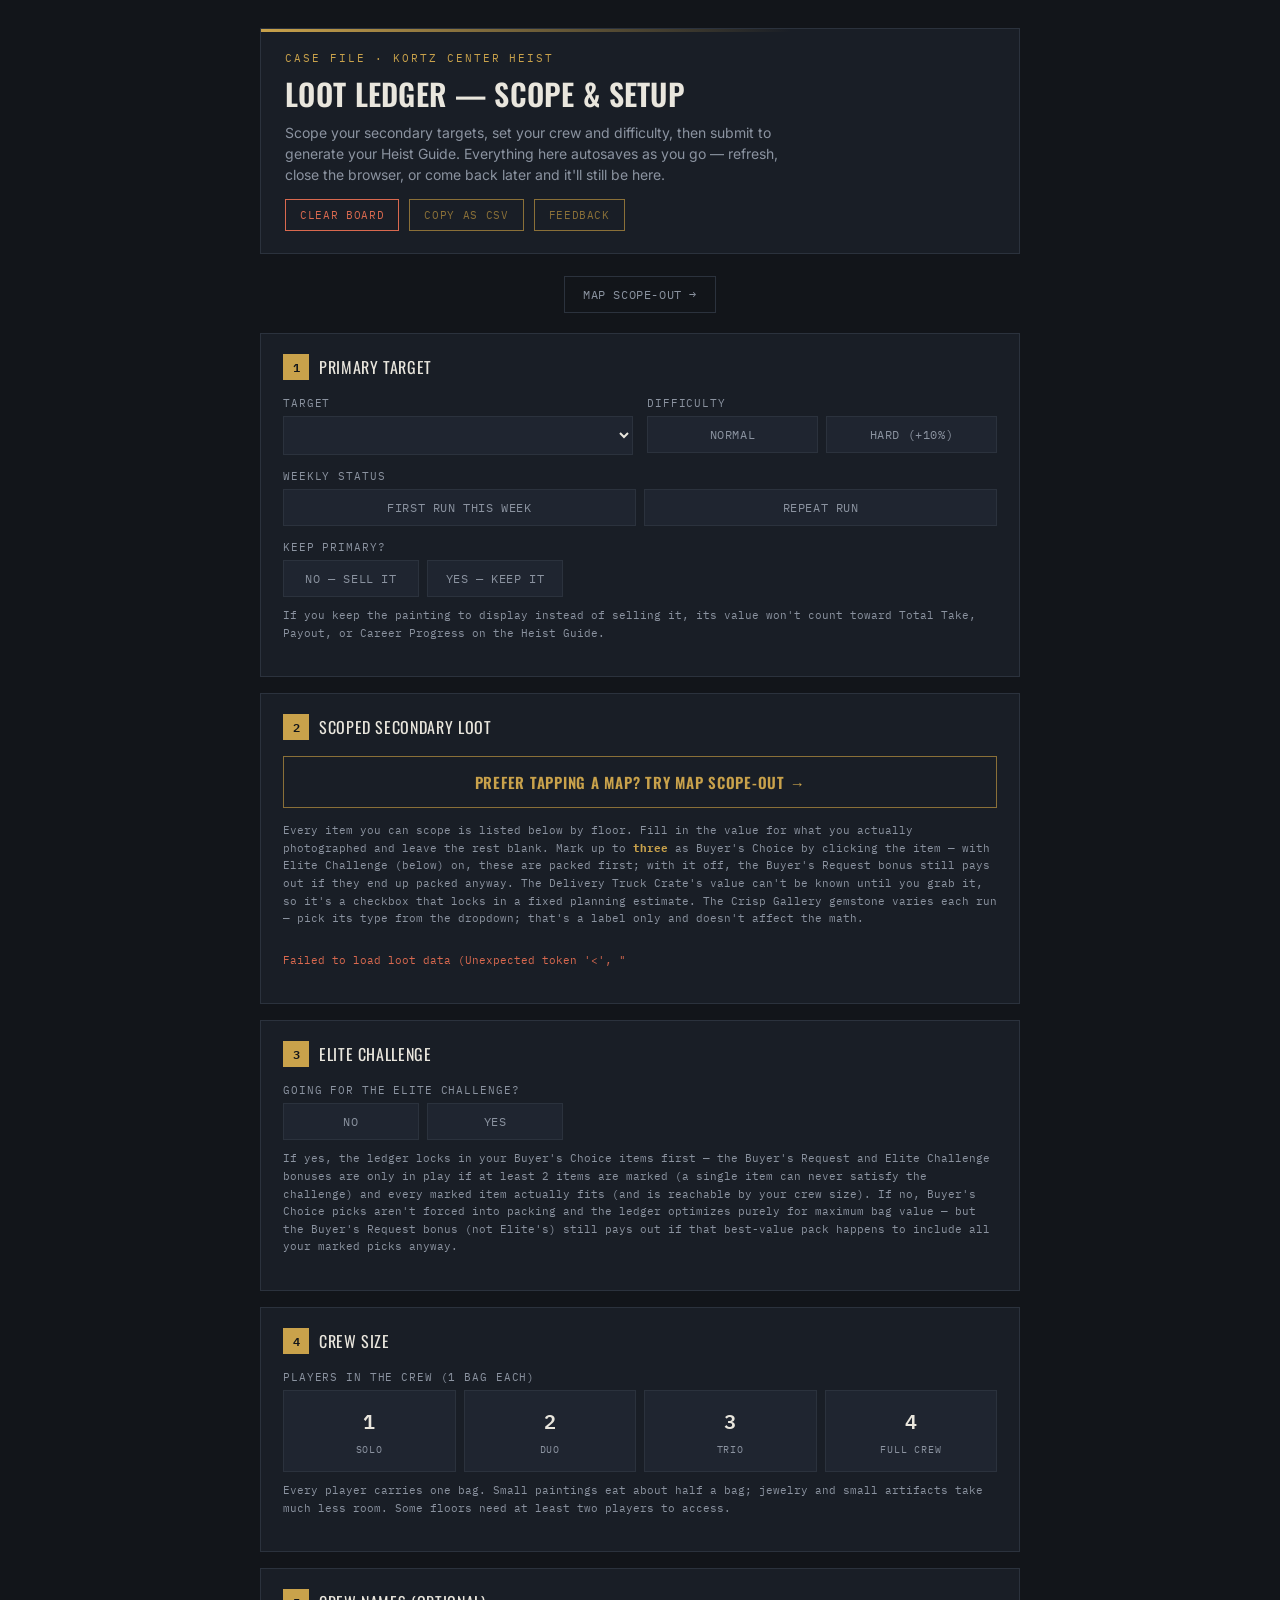
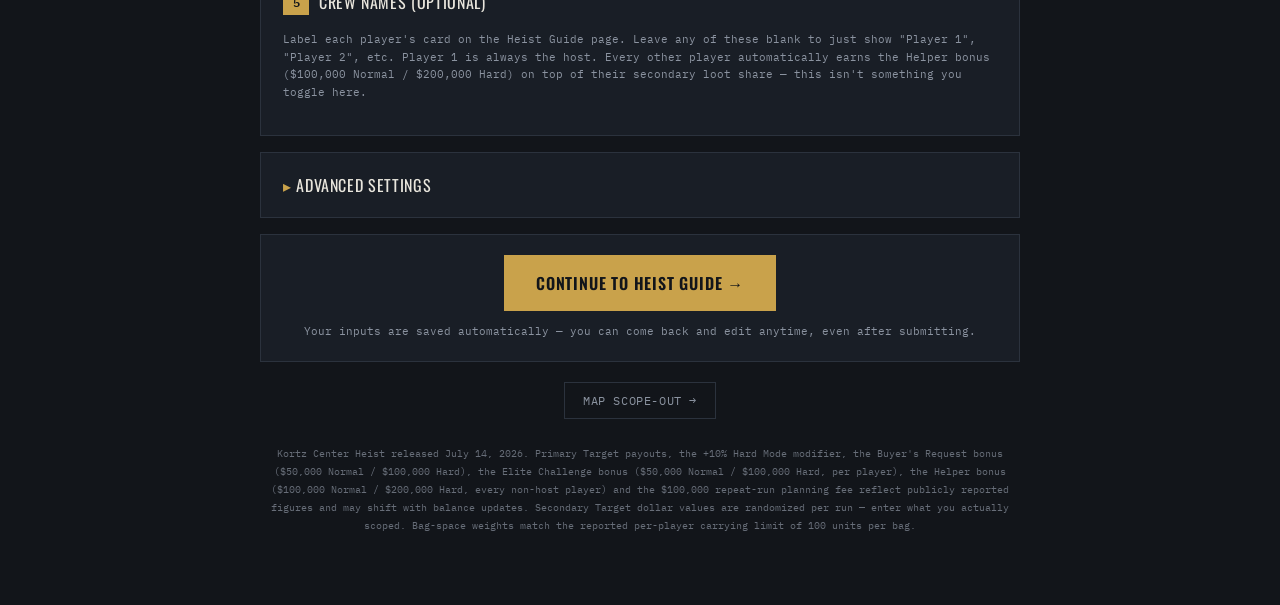
==== commit 982940bb: "Add top/bottom page-navigation buttons to all four pages New shared .page-nav CSS class wraps one or" ====
--- a/index.html
+++ b/index.html
@@ -18,6 +18,10 @@
       <button type="button" id="copyCsvBtn" class="copy-btn">Copy as CSV</button>
       <button type="button" id="feedbackBtn" class="feedback-btn">Feedback</button>
     </div>
+  </div>
+
+  <div class="no-print page-nav page-nav-top">
+    <a href="map-scope.html" class="back-link">Map Scope-Out →</a>
   </div>
 
   <!-- STEP 1: Primary target -->
@@ -132,6 +136,10 @@
     <p class="hint" style="margin-top:12px; margin-bottom:0;">Your inputs are saved automatically — you can come back and edit anytime, even after submitting.</p>
   </div>
 
+  <div class="no-print page-nav page-nav-bottom">
+    <a href="map-scope.html" class="back-link">Map Scope-Out →</a>
+  </div>
+
   <p class="footnote">Kortz Center Heist released July 14, 2026. Primary Target payouts, the +10% Hard Mode modifier, the Buyer's Request bonus ($50,000 Normal / $100,000 Hard), the Elite Challenge bonus ($50,000 Normal / $100,000 Hard, per player), the Helper bonus ($100,000 Normal / $200,000 Hard, every non-host player) and the $100,000 repeat-run planning fee reflect publicly reported figures and may shift with balance updates. Secondary Target dollar values are randomized per run — enter what you actually scoped. Bag-space weights match the reported per-player carrying limit of 100 units per bag.</p>
 
 </div>
@@ -171,8 +179,11 @@
 // MAP_VIEW_ENABLED. Flip to true and redeploy once map-scope.html is ready
 // for general discovery; direct navigation to map-scope.html itself always
 // works regardless of this flag — it only gates the button here. Shipped
-// false: the page needs real-world debugging via direct URL first.
-const MAP_SCOPE_ENABLED = false;
+// false: the page needed real-world debugging via direct URL first.
+// Flipped true 2026-09-15 — user validated the page directly (see
+// map-scope.html's own Pages entry above) and is satisfied it's ready for
+// general discovery.
+const MAP_SCOPE_ENABLED = true;
 
 // ---------- STATE ----------
 let state = null;    // page1 fields + loot, hydrated from localStorage (or defaults)
--- a/css/kch-styles.css
+++ b/css/kch-styles.css
@@ -130,6 +130,37 @@
 }
 .step-body{margin-top:16px;}
 
+/* Advanced Settings accordion (2026-08-23) — a native <details class="step
+   advanced-settings"> so it visually matches every other .step panel, with
+   its own expand/collapse for free (no existing accordion precedent in
+   this app before this). <summary class="step-title"> stands in for the
+   .step-num + .step-title pair every numbered step uses — there's no
+   step number here, it's not part of the input sequence. */
+.advanced-settings > summary{
+  cursor:pointer;
+  list-style:none;
+  outline:none;
+}
+.advanced-settings > summary::-webkit-details-marker{display:none;}
+.advanced-settings > summary::before{
+  content:'▸ ';
+  color:var(--gold);
+}
+.advanced-settings[open] > summary::before{content:'▾ ';}
+.advanced-settings .step-body{margin-top:16px;}
+.adv-check-wrap{
+  display:flex;
+  align-items:center;
+  gap:8px;
+  font-family:var(--mono);
+  font-size:13px;
+  color:var(--text);
+  cursor:pointer;
+  margin-bottom:6px;
+}
+.adv-check-wrap input{width:auto; cursor:pointer;}
+.adv-check-wrap + .hint{margin-top:0;}
+
 label.field-label{
   display:block;
   font-family:var(--mono);
@@ -177,6 +208,11 @@
   color:var(--bg);
   font-weight:600;
 }
+/* Not a native disabled control (these are divs, not buttons) — the click
+   guard lives in JS. Used for "Keep Primary?"'s Yes option, which isn't a
+   valid choice while the mandatory story target is selected. */
+.toggle-btn.disabled{opacity:.4; cursor:not-allowed;}
+.toggle-btn.disabled:hover{border-color:var(--line);}
 
 .crew-select{display:flex; gap:8px;}
 .crew-opt{
@@ -219,7 +255,18 @@
 .loot-item.chk-b{background:var(--panel-3);}
 .loot-item.bc-active{background:rgba(201,162,75,0.16); border-color:var(--gold-dim);}
 .loot-item.bc-active .loot-name{color:var(--gold);}
-.loot-item.bc-locked{opacity:.55; cursor:not-allowed;}
+/* 2026-08-15: dropped the row-wide opacity fade this class used to carry
+   (`opacity:.55; cursor:not-allowed;`) — user feedback: once 3 Buyer's
+   Choice items are picked, dimming every OTHER row's entire content
+   (including the still-editable value input) hurt legibility for
+   unrelated items you're still typing values into. The BC checkbox stays
+   functionally disabled (bcCheck.disabled = maxedOut in index.html) and
+   the row is still fully interactive for its value input — only the BC
+   pick itself is blocked, so a row-wide "locked" look was never quite
+   accurate anyway. The `.bc-active` gold highlight above is sufficient on
+   its own to communicate "these 3 are picked"; no counter-signal is
+   needed on the rest. The class itself is kept (still gates the "BC"
+   badge's cursor below) — only this dimming rule is gone. */
 .loot-name{flex:1; min-width:0; font-size:12.5px; line-height:1.3; color:var(--text);}
 .item-desc{color:var(--muted); font-family:var(--mono); font-size:11px;}
 /* Per-run variant pick (the Gemstone's type today) — same slot as
@@ -236,10 +283,6 @@
   -moz-appearance:textfield;
 }
 .item-controls .variant-select{
-  /* Visually first (reads as "what is it, then what's it worth"), while
-     staying second in DOM order so Tab from the row still lands on the
-     value input — the one uniform keyboard convention across all 33 rows. */
-  order:-1;
   flex:0 0 auto; width:auto; max-width:130px;
   font-family:var(--mono);
   font-size:11.5px;
@@ -323,6 +366,20 @@
   transition:background .12s ease, color .12s ease;
 }
 .feedback-btn:hover{background:rgba(201,162,75,0.12); color:var(--gold);}
+.copy-btn{
+  background:transparent;
+  border:1px solid var(--gold-dim);
+  color:var(--gold-dim);
+  font-family:var(--mono);
+  font-size:11px;
+  letter-spacing:.06em;
+  text-transform:uppercase;
+  padding:8px 14px;
+  cursor:pointer;
+  transition:background .12s ease, color .12s ease, border-color .12s ease;
+}
+.copy-btn:hover{background:rgba(201,162,75,0.12); color:var(--gold);}
+.copy-btn.copied{color:var(--teal); border-color:var(--teal);}
 
 dialog.confirm-dialog{
   border:1px solid var(--line);
@@ -421,6 +478,7 @@
   font-family:var(--mono); font-size:13px;
 }
 .ledger-row .k{color:var(--muted);}
+.ledger-row .k .flag{color:var(--gold); font-family:var(--mono); font-size:10px; margin-left:6px;}
 .ledger-row .v{color:var(--text); font-weight:500;}
 .ledger-row .v.neg{color:var(--warn);}
 .ledger-row.total{
@@ -429,6 +487,30 @@
 }
 .ledger-row.total .k{color:var(--gold); font-size:14px; letter-spacing:.05em; text-transform:uppercase; font-family:var(--display);}
 .ledger-row.total .v{color:var(--gold); font-size:22px; font-weight:600; font-family:var(--display);}
+
+/* Crew Size Comparison's two-column (No Elite / With Elite) grid — a
+   plain .ledger-row can't fit a third column, so this is its own grid
+   layout rather than a reuse of addLedgerRow(). */
+.crew-compare{padding:18px 22px;}
+.crew-compare-row{
+  display:grid; grid-template-columns:1fr 110px 110px; column-gap:14px;
+  align-items:baseline; padding:8px 0; border-bottom:1px solid var(--line);
+  font-family:var(--mono); font-size:13px;
+}
+.crew-compare-row.head{
+  color:var(--muted); font-size:10px; text-transform:uppercase; letter-spacing:.06em;
+  border-bottom:1px solid var(--gold-dim); padding-bottom:8px;
+}
+.crew-compare-row .k{color:var(--muted);}
+.crew-compare-row .k .flag{color:var(--gold); font-family:var(--mono); font-size:10px; margin-left:6px;}
+.crew-compare-row .v{color:var(--text); font-weight:500; text-align:right;}
+.crew-compare-row .v .flag{display:block; color:var(--gold); font-size:9px; margin-top:2px;}
+.crew-compare-row.current{
+  border-bottom:none; border-top:1px solid var(--gold-dim);
+  margin-top:6px; padding-top:14px;
+}
+.crew-compare-row.current .k{color:var(--gold); font-size:14px; letter-spacing:.05em; text-transform:uppercase; font-family:var(--display);}
+.crew-compare-row.current .v{color:var(--gold); font-size:18px; font-weight:600; font-family:var(--display);}
 
 .manifest-title{font-family:var(--mono); font-size:11px; color:var(--muted); text-transform:uppercase; letter-spacing:.08em; margin:4px 0 10px;}
 .manifest-item{
@@ -478,6 +560,76 @@
 .player-card.p-color-1 .dot{background:var(--p2-color);}
 .player-card.p-color-2 .dot{background:var(--p3-color);}
 .player-card.p-color-3 .dot{background:var(--p4-color);}
+
+/* Floor Maps (guide.html) — pins colored by owning player, same
+   p-color-N convention as .player-card above, not the floor palette
+   (a pin's color identifies who grabs the item, not which floor it's on —
+   the floor is already named in the card heading). */
+.floor-map-card{margin-bottom:14px;}
+.floor-map-card:last-child{margin-bottom:0;}
+/* Bigger than the base .loot-floor-heading (11px, shared with "Who Grabs
+   What"'s per-player floor sub-headings) — scoped to just this section
+   since the maps themselves render large, making the small shared size
+   look undersized by comparison here specifically. */
+.floor-map-card .loot-floor-heading{font-size:14px; margin-bottom:8px;}
+.floor-map{position:relative; width:100%; border:1px solid var(--line); overflow:hidden; background:var(--panel-2);}
+.floor-map img{display:block; width:100%; height:auto;}
+.map-pin{
+  position:absolute; transform:translate(-50%,-50%);
+  width:22px; height:22px; border-radius:50%;
+  display:flex; align-items:center; justify-content:center;
+  font-family:var(--mono); font-size:9px; font-weight:600;
+  color:var(--bg); border:2px solid var(--bg);
+  box-shadow:0 0 0 1px rgba(0,0,0,0.4);
+}
+.map-pin.p-color-0{background:var(--p1-color);}
+.map-pin.p-color-1{background:var(--p2-color);}
+.map-pin.p-color-2{background:var(--p3-color);}
+.map-pin.p-color-3{background:var(--p4-color);}
+
+/* Per-map player-color legend (2026-08-06) — dynamically generated, sized
+   to the actual crew for this run, never baked into the base map art (the
+   same "pins are data" principle the pins themselves already follow: a
+   static legend can't adapt to crew size and would show unusable swatches
+   for players not even in this run). Repeated on every card rather than
+   once for the page, deliberately: a host screenshots individual floor
+   cards to share with teammates, and each screenshot needs to read
+   correctly on its own. Standalone classes, not reusing
+   .player-card-head .dot, so this stays additive and doesn't touch any
+   existing player-card styling. */
+.map-legend{
+  display:flex; flex-wrap:wrap; gap:6px 14px;
+  margin:0 0 10px;
+  font-family:var(--mono); font-size:13px; color:var(--muted);
+}
+.map-legend-item{display:flex; align-items:center; gap:6px; min-width:0;}
+.map-legend-item:not(:first-child)::before{content:"|"; color:var(--line);}
+/* Custom player names (index.html's optional per-player name field) have
+   no length limit — truncate with an ellipsis rather than let one long
+   name overflow the card or force a horizontal scrollbar. min-width:0 on
+   the flex item above is required for the ellipsis to actually engage
+   (flex items default to min-width:auto, which would prevent shrinking
+   below the untruncated text's natural width). Full name still available
+   via the label's title attribute (native tooltip) if truncated. */
+.map-legend-label{overflow:hidden; text-overflow:ellipsis; white-space:nowrap; max-width:150px;}
+.mini-dot{width:10px; height:10px; border-radius:50%; display:inline-block; flex:0 0 auto;}
+.mini-dot.p-color-0{background:var(--p1-color);}
+.mini-dot.p-color-1{background:var(--p2-color);}
+.mini-dot.p-color-2{background:var(--p3-color);}
+.mini-dot.p-color-3{background:var(--p4-color);}
+
+/* Loading Bay's text-only callout (no map exists for this floor) gets the
+   same two color signals real map cards carry: a floor-color border
+   accent (matching every other floor-colored element in the app — a
+   border, not full-color text) and a player-color dot showing who's
+   actually carrying BAY this run, in place of a pin. */
+.floor-map-card.loading-bay-card{
+  border-left:3px solid var(--floor-loading-bay);
+  padding-left:10px;
+}
+.floor-map-card.loading-bay-card .hint{display:flex; align-items:flex-start; gap:6px; margin:0; font-size:13px;}
+.floor-map-card.loading-bay-card .mini-dot{margin-top:4px;}
+
 .player-card .loot-floor-heading{margin-top:8px;}
 .player-card .loot-floor-heading:first-of-type{margin-top:0;}
 .player-card .ledger-row{font-size:13px; padding:6px 0;}
@@ -515,6 +667,28 @@
 .lock-btn:hover{border-color:var(--gold-dim); color:var(--gold);}
 .lock-btn.locked{color:var(--teal); border-color:var(--teal);}
 
+/* Gateway button from guide.html to map-view.html — mid-weight between
+   .submit-btn's solid-gold treatment (the page's primary CTA) and
+   .back-link's quiet outline (a low-stakes way back), since this is a
+   meaningful action worth noticing but not the page's main point. */
+.map-view-btn{
+  display:block;
+  width:100%;
+  background:transparent;
+  border:1px solid var(--gold-dim);
+  color:var(--gold);
+  font-family:var(--display);
+  font-size:15px;
+  letter-spacing:.05em;
+  text-transform:uppercase;
+  font-weight:600;
+  padding:14px;
+  cursor:pointer;
+  text-align:center;
+  transition:background .12s ease, border-color .12s ease;
+}
+.map-view-btn:hover{background:rgba(201,162,75,0.1); border-color:var(--gold);}
+
 .back-link{
   display:inline-block;
   font-family:var(--mono);
@@ -527,6 +701,131 @@
   padding:10px 18px;
 }
 .back-link:hover{border-color:var(--gold-dim); color:var(--gold);}
+
+/* Top/bottom page-to-page nav (2026-09-15) — wraps one or more
+   .back-link pills. Shared CSS only, same convention as .back-link/
+   .map-view-btn already being shared while render/JS stays duplicated
+   per page. */
+.page-nav{
+  display:flex;
+  gap:10px;
+  justify-content:center;
+  flex-wrap:wrap;
+}
+.page-nav-top{margin:0 0 20px;}
+.page-nav-bottom{margin:20px 0 0;}
+
+.btn-gold{
+  background:var(--gold);
+  border:1px solid var(--gold);
+  color:var(--bg);
+  font-family:var(--mono);
+  font-weight:600;
+  font-size:12px;
+  text-transform:uppercase;
+  padding:10px 16px;
+  cursor:pointer;
+}
+.btn-gold:hover{background:#dcb662;}
+
+/* map-scope.html — tap-the-pin loot entry (2026-08-22). Two independent
+   visual channels, same as every other 2-state Buyer's Choice indicator
+   in this app: fill = scoped (has a value), gold hue = Buyer's Choice.
+   Four real combinations: hollow/muted (unscoped), hollow/gold-border
+   (unscoped+BC), filled/teal (scoped), filled/gold (scoped+BC). A
+   distinct class family from .map-pin (which encodes which PLAYER a
+   packed item landed with, not scope-entry state) — same shape/size
+   conventions, different meaning. */
+.scope-pin{
+  position:absolute; transform:translate(-50%,-50%);
+  width:16px; height:16px; border-radius:50%;
+  background:var(--panel-2);
+  border:2px solid var(--muted);
+  cursor:pointer;
+  transition:background .12s ease, border-color .12s ease;
+}
+.scope-pin:hover, .scope-pin:focus-visible{border-color:var(--gold);}
+.scope-pin.bc{border-color:var(--gold-dim);}
+.scope-pin.scoped{background:var(--teal); border-color:var(--teal);}
+.scope-pin.scoped.bc{background:var(--gold); border-color:var(--gold);}
+
+/* Always-on item-name label next to a pin, positioned in real pixels by
+   JS (not a CSS percentage, unlike the pin itself) so a colliding label
+   can be nudged straight down independently — see
+   resolveLabelCollisions() in map-scope.html. pointer-events:none so a
+   label can never intercept a tap meant for the map's coordinate-based
+   hit test. */
+.scope-pin-label{
+  position:absolute;
+  transform:translateY(-50%);
+  white-space:nowrap;
+  pointer-events:none;
+  font-family:var(--mono); font-size:10px; color:var(--text);
+  background:rgba(18,21,26,0.78);
+  padding:1px 5px;
+  border:1px solid var(--line);
+}
+
+/* Leader line (2026-08-22) — connects a displaced label back to its own
+   pin, drawn only when none of the four candidate placements next to the
+   pin were clean (see positionLabels()/nudgeUpOrDown() in
+   map-scope.html). Color mirrors the pin's own scoped/Buyer's-Choice
+   state (kept in sync by applyPinVisual()) rather than a flat neutral —
+   reinforces which dot a displaced label belongs to using the same
+   encoding the pin itself already carries. Hidden by default; JS toggles
+   display:block only for labels that actually needed it. */
+.scope-pin-leader{
+  position:absolute;
+  height:1px;
+  background:var(--muted);
+  transform-origin:0 0;
+  pointer-events:none;
+  display:none;
+}
+.scope-pin-leader.bc{background:var(--gold-dim);}
+.scope-pin-leader.scoped{background:var(--teal);}
+.scope-pin-leader.scoped.bc{background:var(--gold);}
+
+/* Disambiguation chip list — shown when a tap lands within HIT_RADIUS_PX
+   of 2+ pins, instead of guessing which one was meant. position:fixed so
+   its left/top can be set directly from the triggering click's
+   clientX/clientY with no scroll-offset math. */
+.pin-chip-list{
+  position:fixed;
+  z-index:20;
+  display:flex; flex-direction:column; gap:4px;
+  background:var(--panel);
+  border:1px solid var(--gold-dim);
+  padding:6px;
+  box-shadow:0 4px 16px rgba(0,0,0,0.5);
+  max-width:220px;
+}
+.pin-chip{
+  background:var(--panel-2);
+  border:1px solid var(--line);
+  color:var(--text);
+  font-family:var(--body);
+  font-size:12.5px;
+  text-align:left;
+  padding:7px 10px;
+  cursor:pointer;
+}
+.pin-chip:hover{border-color:var(--gold-dim); color:var(--gold);}
+
+/* Loading Bay's always-inline callout on map-scope.html — same 2-channel
+   language as .scope-pin above (fill=scoped, gold hue=Buyer's Choice),
+   expressed as a border+background tint since there's no pin/dot here.
+   A distinct class from map-view.html's .loading-bay-card (which encodes
+   which player carried the item post-run, an unrelated meaning) despite
+   the visual family resemblance. */
+.floor-map-card.scope-bay-card{
+  border-left:3px solid var(--line);
+  padding-left:10px;
+  transition:border-color .12s ease, background .12s ease;
+}
+.floor-map-card.scope-bay-card.bc{border-left-color:var(--gold-dim);}
+.floor-map-card.scope-bay-card.scoped{border-left-color:var(--teal); background:rgba(73,200,184,0.06);}
+.floor-map-card.scope-bay-card.scoped.bc{border-left-color:var(--gold); background:rgba(201,162,75,0.1);}
 
 .footnote{
   font-family:var(--mono); font-size:10px; color:var(--muted); text-align:center;
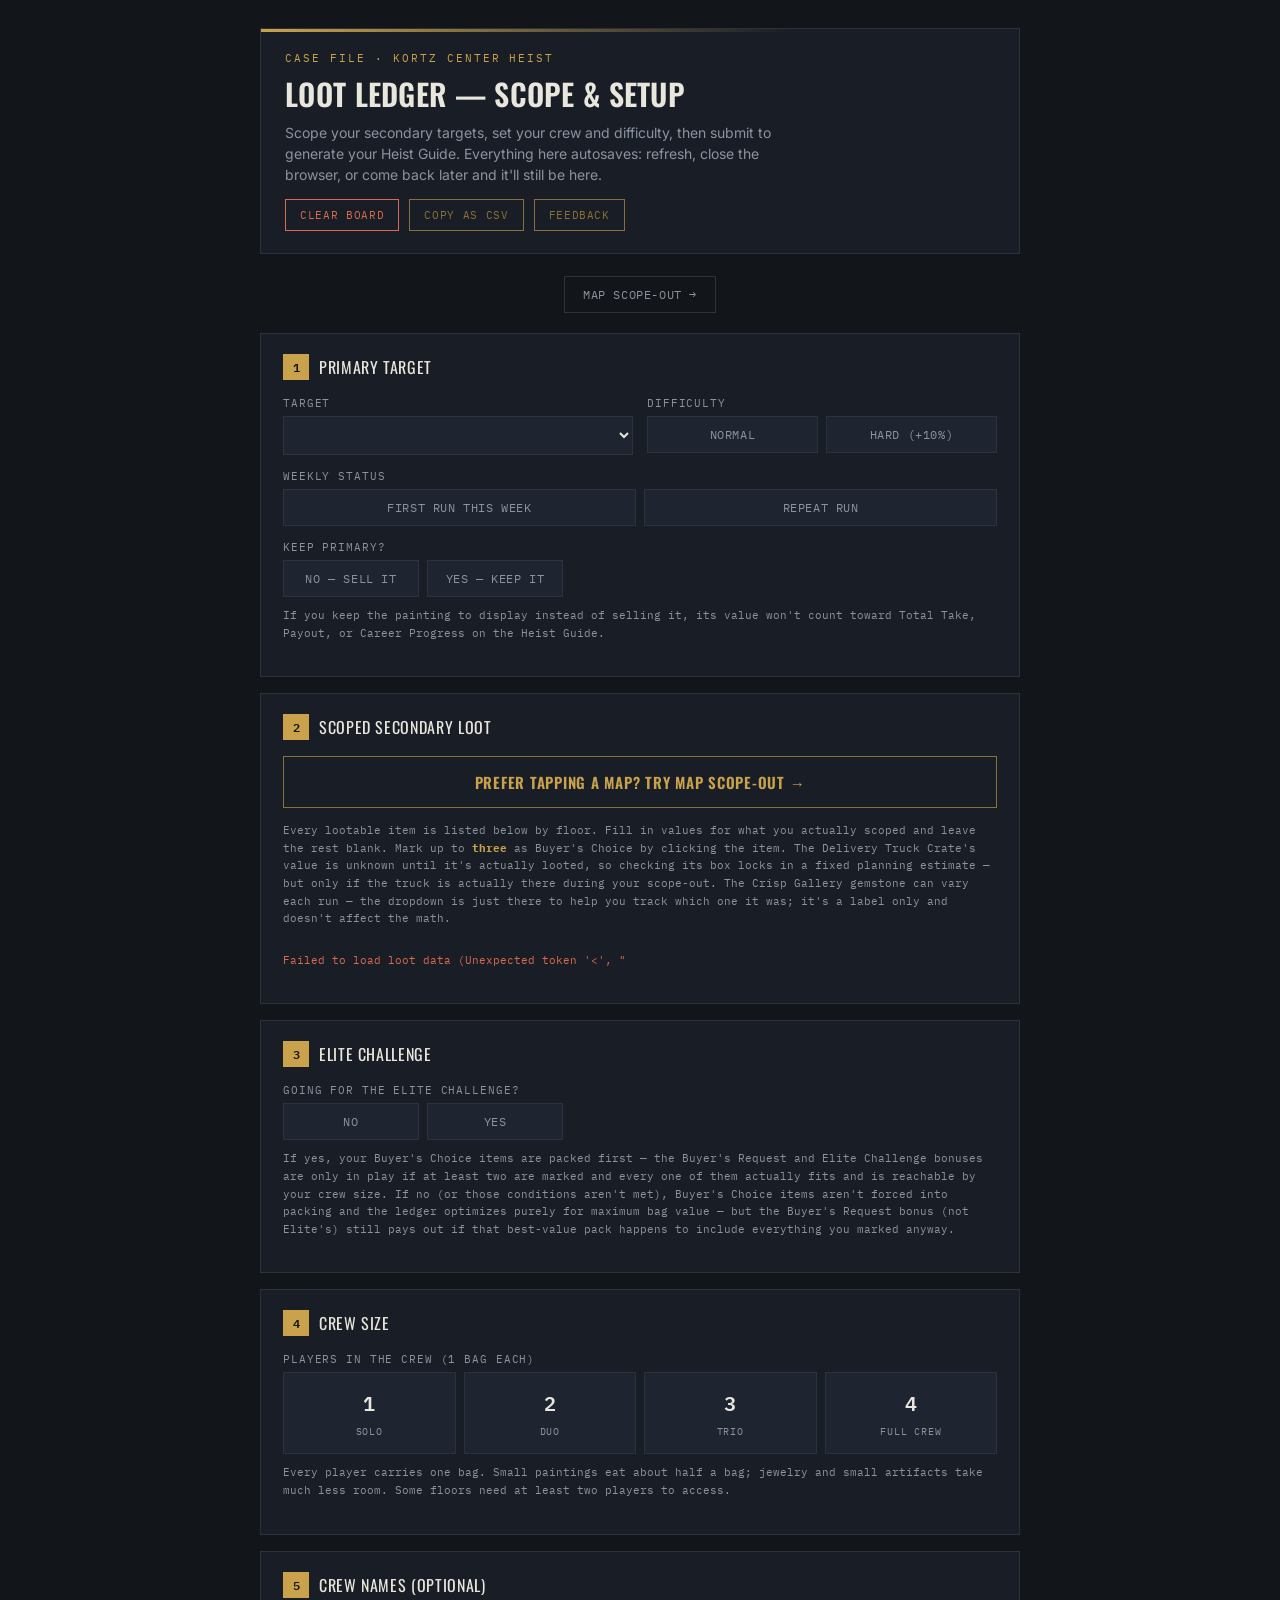
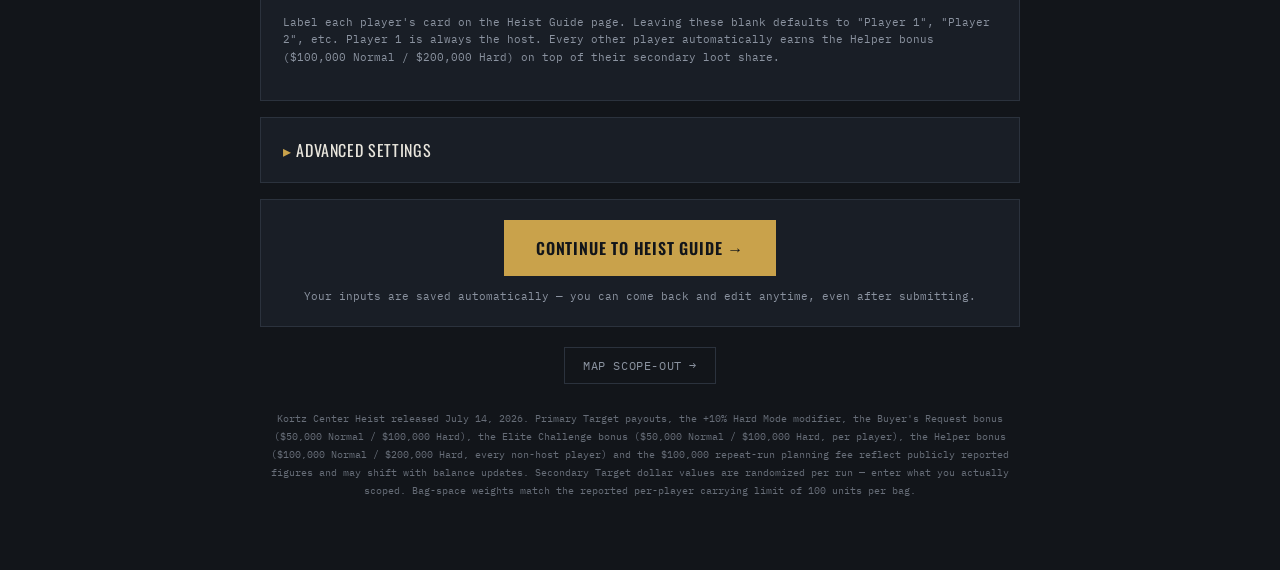
==== commit 6e2a6088: "Copy edit hint text on index.html, guide.html, map-scope.html Applied the user's revisions from inte" ====
--- a/index.html
+++ b/index.html
@@ -12,7 +12,7 @@
   <div class="header">
     <p class="eyebrow">Case File · Kortz Center Heist</p>
     <h1>Loot Ledger — Scope &amp; Setup</h1>
-    <p class="sub">Scope your secondary targets, set your crew and difficulty, then submit to generate your Heist Guide. Everything here autosaves as you go — refresh, close the browser, or come back later and it'll still be here.</p>
+    <p class="sub">Scope your secondary targets, set your crew and difficulty, then submit to generate your Heist Guide. Everything here autosaves: refresh, close the browser, or come back later and it'll still be here.</p>
     <div class="header-actions">
       <button type="button" id="clearBtn" class="clear-btn">Clear Board</button>
       <button type="button" id="copyCsvBtn" class="copy-btn">Copy as CSV</button>
@@ -71,7 +71,7 @@
       <div class="no-print" id="mapScopeGateway" style="margin:0 0 14px;">
         <button type="button" id="mapScopeBtn" class="map-view-btn">Prefer tapping a map? Try Map Scope-Out →</button>
       </div>
-      <p class="hint">Every item you can scope is listed below by floor. Fill in the value for what you actually photographed and leave the rest blank. Mark up to <b>three</b> as Buyer's Choice by clicking the item — with Elite Challenge (below) on, these are packed first; with it off, the Buyer's Request bonus still pays out if they end up packed anyway. The Delivery Truck Crate's value can't be known until you grab it, so it's a checkbox that locks in a fixed planning estimate. The Crisp Gallery gemstone varies each run — pick its type from the dropdown; that's a label only and doesn't affect the math.</p>
+      <p class="hint">Every lootable item is listed below by floor. Fill in values for what you actually scoped and leave the rest blank. Mark up to <b>three</b> as Buyer's Choice by clicking the item. The Delivery Truck Crate's value is unknown until it's actually looted, so checking its box locks in a fixed planning estimate — but only if the truck is actually there during your scope-out. The Crisp Gallery gemstone can vary each run — the dropdown is just there to help you track which one it was; it's a label only and doesn't affect the math.</p>
       <div class="loot-list" id="lootList"></div>
     </div>
   </div>
@@ -85,7 +85,7 @@
         <div class="toggle-btn" data-val="no">No</div>
         <div class="toggle-btn" data-val="yes">Yes</div>
       </div>
-      <p class="hint">If yes, the ledger locks in your Buyer's Choice items first — the Buyer's Request and Elite Challenge bonuses are only in play if at least 2 items are marked (a single item can never satisfy the challenge) and every marked item actually fits (and is reachable by your crew size). If no, Buyer's Choice picks aren't forced into packing and the ledger optimizes purely for maximum bag value — but the Buyer's Request bonus (not Elite's) still pays out if that best-value pack happens to include all your marked picks anyway.</p>
+      <p class="hint">If yes, your Buyer's Choice items are packed first — the Buyer's Request and Elite Challenge bonuses are only in play if at least two are marked and every one of them actually fits and is reachable by your crew size. If no (or those conditions aren't met), Buyer's Choice items aren't forced into packing and the ledger optimizes purely for maximum bag value — but the Buyer's Request bonus (not Elite's) still pays out if that best-value pack happens to include everything you marked anyway.</p>
     </div>
   </div>
 
@@ -108,7 +108,7 @@
   <div class="step">
     <span class="step-num">5</span><span class="step-title">Crew Names (Optional)</span>
     <div class="step-body">
-      <p class="hint">Label each player's card on the Heist Guide page. Leave any of these blank to just show "Player 1", "Player 2", etc. Player 1 is always the host. Every other player automatically earns the Helper bonus ($100,000 Normal / $200,000 Hard) on top of their secondary loot share — this isn't something you toggle here.</p>
+      <p class="hint">Label each player's card on the Heist Guide page. Leaving these blank defaults to "Player 1", "Player 2", etc. Player 1 is always the host. Every other player automatically earns the Helper bonus ($100,000 Normal / $200,000 Hard) on top of their secondary loot share.</p>
       <div class="row2" id="playerNamesList"></div>
     </div>
   </div>
@@ -121,12 +121,12 @@
         <input type="checkbox" id="skipGlassCutterCheck">
         Skip Glass Cutter prep
       </label>
-      <p class="hint">Excludes items that need the Glass Cutter prep from the optimizer entirely, for a run where that prep wasn't actually done. Off by default — the optimizer otherwise assumes every prep is done, same as before this setting existed.</p>
+      <p class="hint">Excludes items that need the Glass Cutter prep from the optimizer, for runs where that prep was skipped. Off by default.</p>
       <label class="adv-check-wrap">
         <input type="checkbox" id="experimentalPackingCheck">
         Experimental: time-optimized packing
       </label>
-      <p class="hint">Tries to balance loot-time and floor travel between players (Alarm Floor/First/Second/Crisp Gallery only) instead of just maximizing bag value placement, on the Heist Guide's "Who Grabs What." Doesn't change which items get chosen or your total secondary value — only who carries what.</p>
+      <p class="hint">Tries to balance loot-time and floor travel between players (excluding Vault and Loading Bay) when assigning items on the Heist Guide's "Who Grabs What" — doesn't change which items are chosen or your total secondary value, only who carries what.</p>
     </div>
   </details>
 
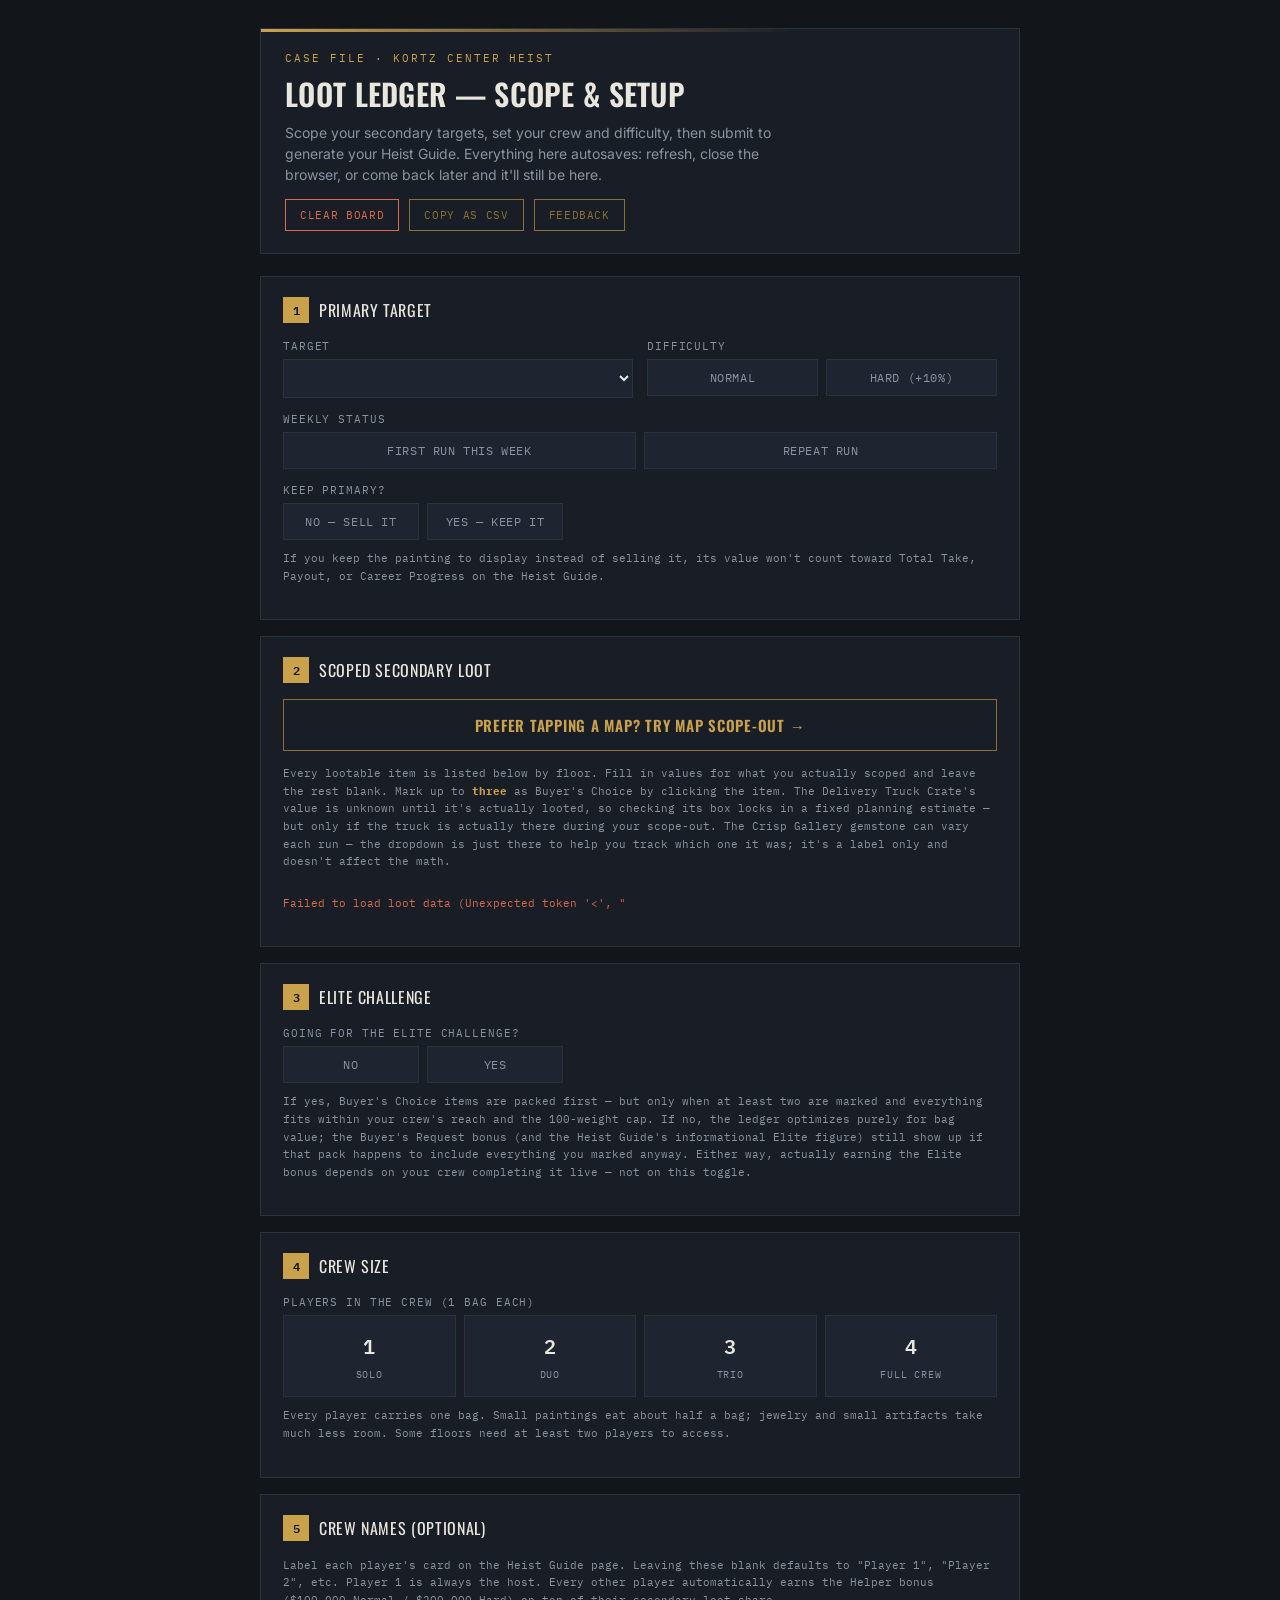
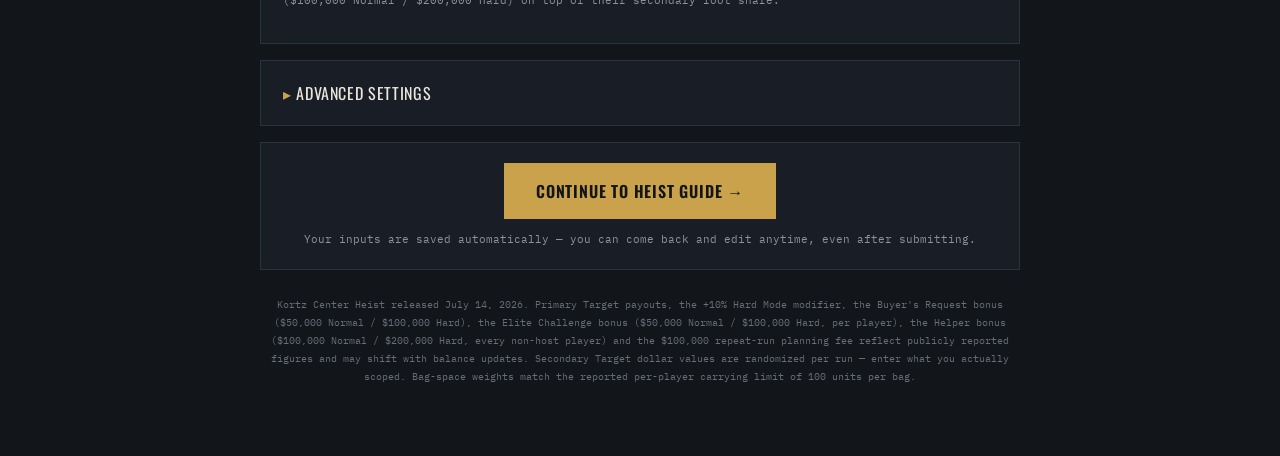
==== commit 1796382b: "Remove index.html's redundant map-scope nav; fix eliteBonusEach gating - index.html: drop the top/bo" ====
--- a/index.html
+++ b/index.html
@@ -18,10 +18,6 @@
       <button type="button" id="copyCsvBtn" class="copy-btn">Copy as CSV</button>
       <button type="button" id="feedbackBtn" class="feedback-btn">Feedback</button>
     </div>
-  </div>
-
-  <div class="no-print page-nav page-nav-top">
-    <a href="map-scope.html" class="back-link">Map Scope-Out →</a>
   </div>
 
   <!-- STEP 1: Primary target -->
@@ -85,7 +81,7 @@
         <div class="toggle-btn" data-val="no">No</div>
         <div class="toggle-btn" data-val="yes">Yes</div>
       </div>
-      <p class="hint">If yes, your Buyer's Choice items are packed first — the Buyer's Request and Elite Challenge bonuses are only in play if at least two are marked and every one of them actually fits and is reachable by your crew size. If no (or those conditions aren't met), Buyer's Choice items aren't forced into packing and the ledger optimizes purely for maximum bag value — but the Buyer's Request bonus (not Elite's) still pays out if that best-value pack happens to include everything you marked anyway.</p>
+      <p class="hint">If yes, Buyer's Choice items are packed first — but only when at least two are marked and everything fits within your crew's reach and the 100-weight cap. If no, the ledger optimizes purely for bag value; the Buyer's Request bonus (and the Heist Guide's informational Elite figure) still show up if that pack happens to include everything you marked anyway. Either way, actually earning the Elite bonus depends on your crew completing it live — not on this toggle.</p>
     </div>
   </div>
 
@@ -134,10 +130,6 @@
   <div class="step" style="text-align:center;">
     <button type="button" id="submitBtn" class="submit-btn">Continue to Heist Guide →</button>
     <p class="hint" style="margin-top:12px; margin-bottom:0;">Your inputs are saved automatically — you can come back and edit anytime, even after submitting.</p>
-  </div>
-
-  <div class="no-print page-nav page-nav-bottom">
-    <a href="map-scope.html" class="back-link">Map Scope-Out →</a>
   </div>
 
   <p class="footnote">Kortz Center Heist released July 14, 2026. Primary Target payouts, the +10% Hard Mode modifier, the Buyer's Request bonus ($50,000 Normal / $100,000 Hard), the Elite Challenge bonus ($50,000 Normal / $100,000 Hard, per player), the Helper bonus ($100,000 Normal / $200,000 Hard, every non-host player) and the $100,000 repeat-run planning fee reflect publicly reported figures and may shift with balance updates. Secondary Target dollar values are randomized per run — enter what you actually scoped. Bag-space weights match the reported per-player carrying limit of 100 units per bag.</p>
